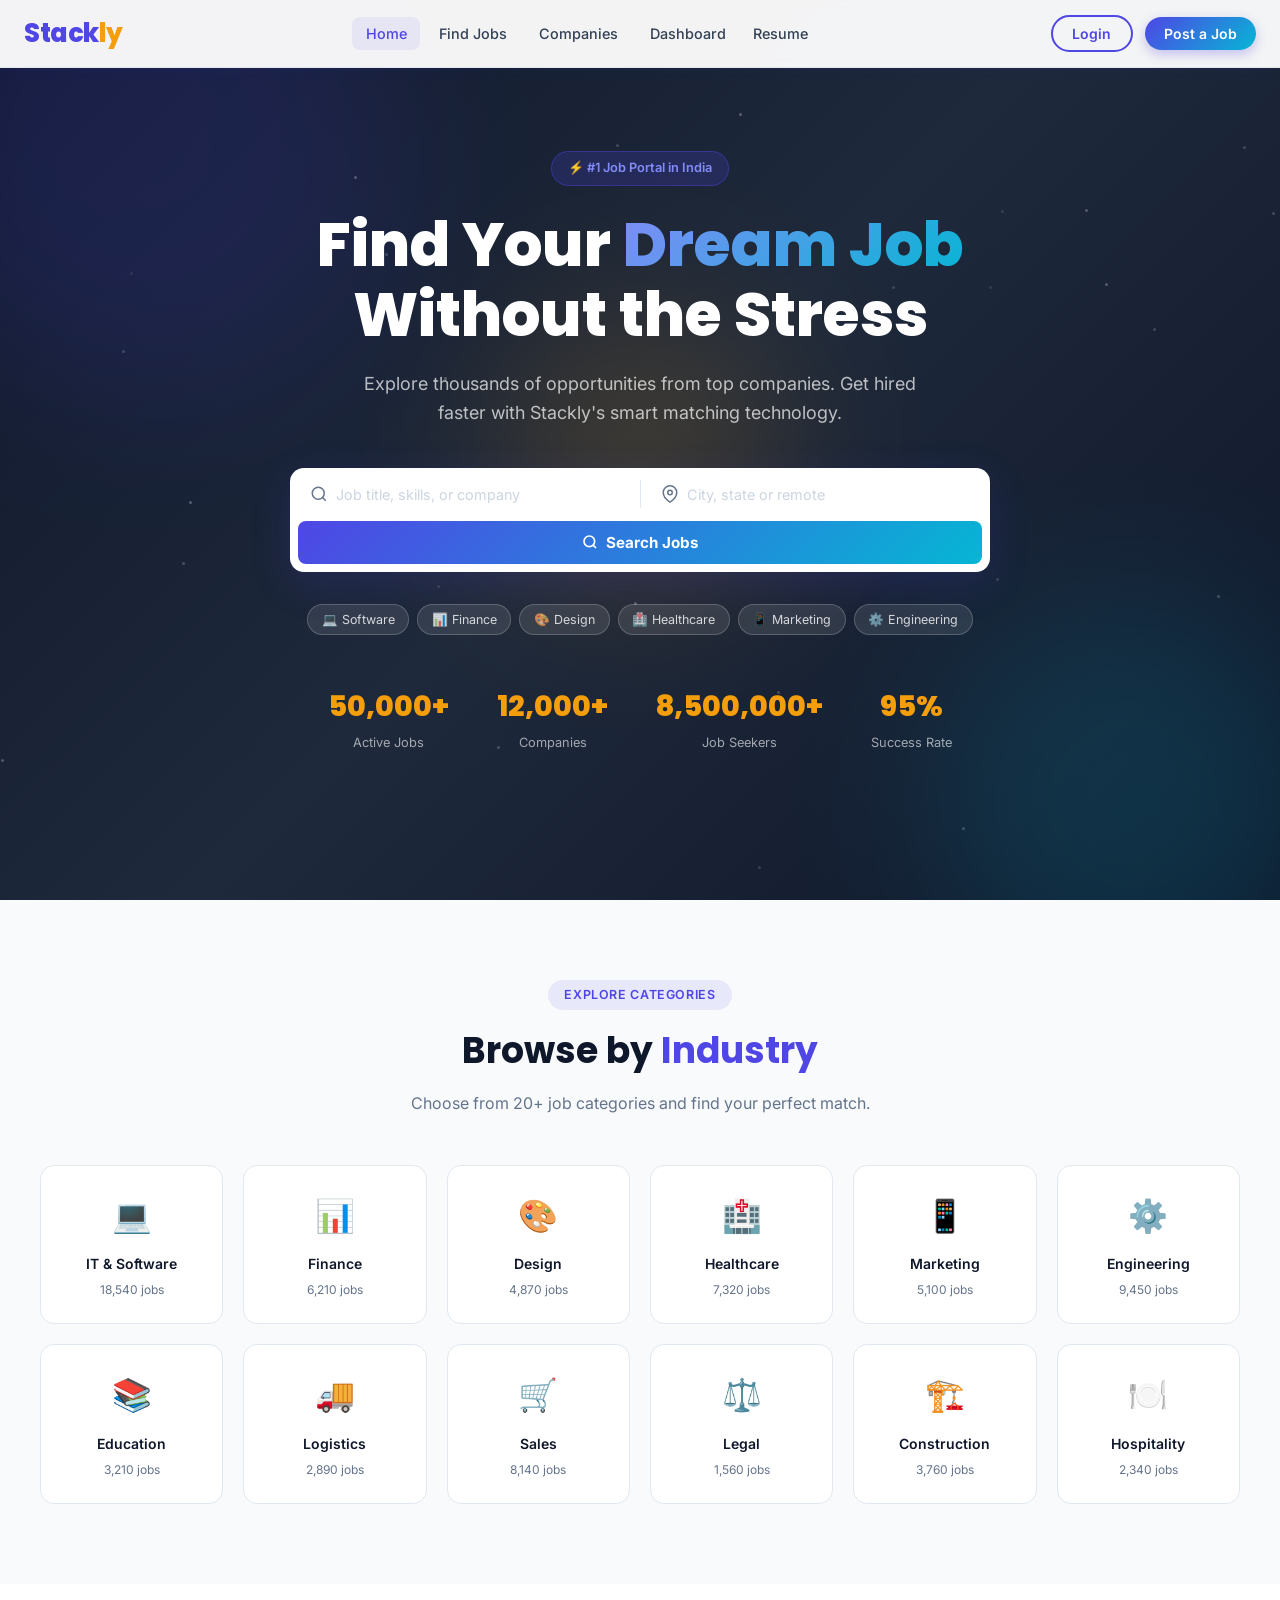
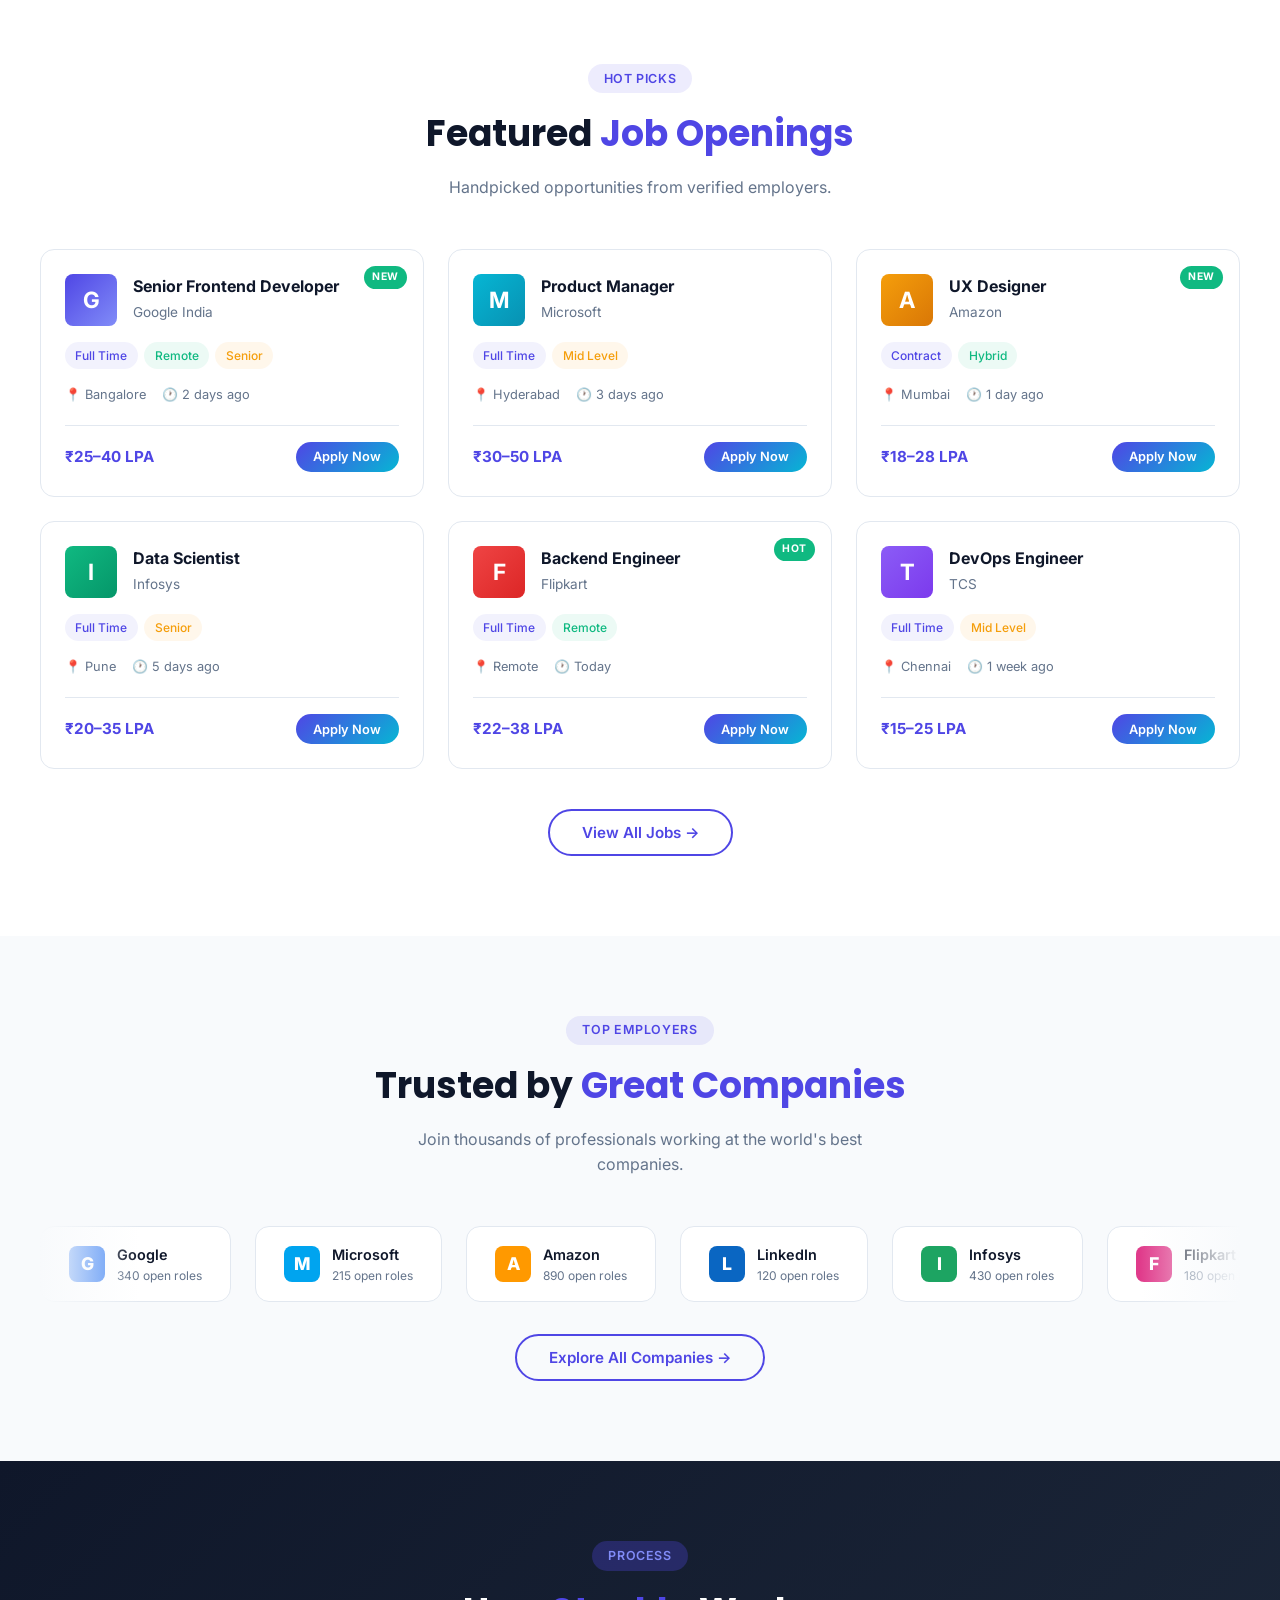
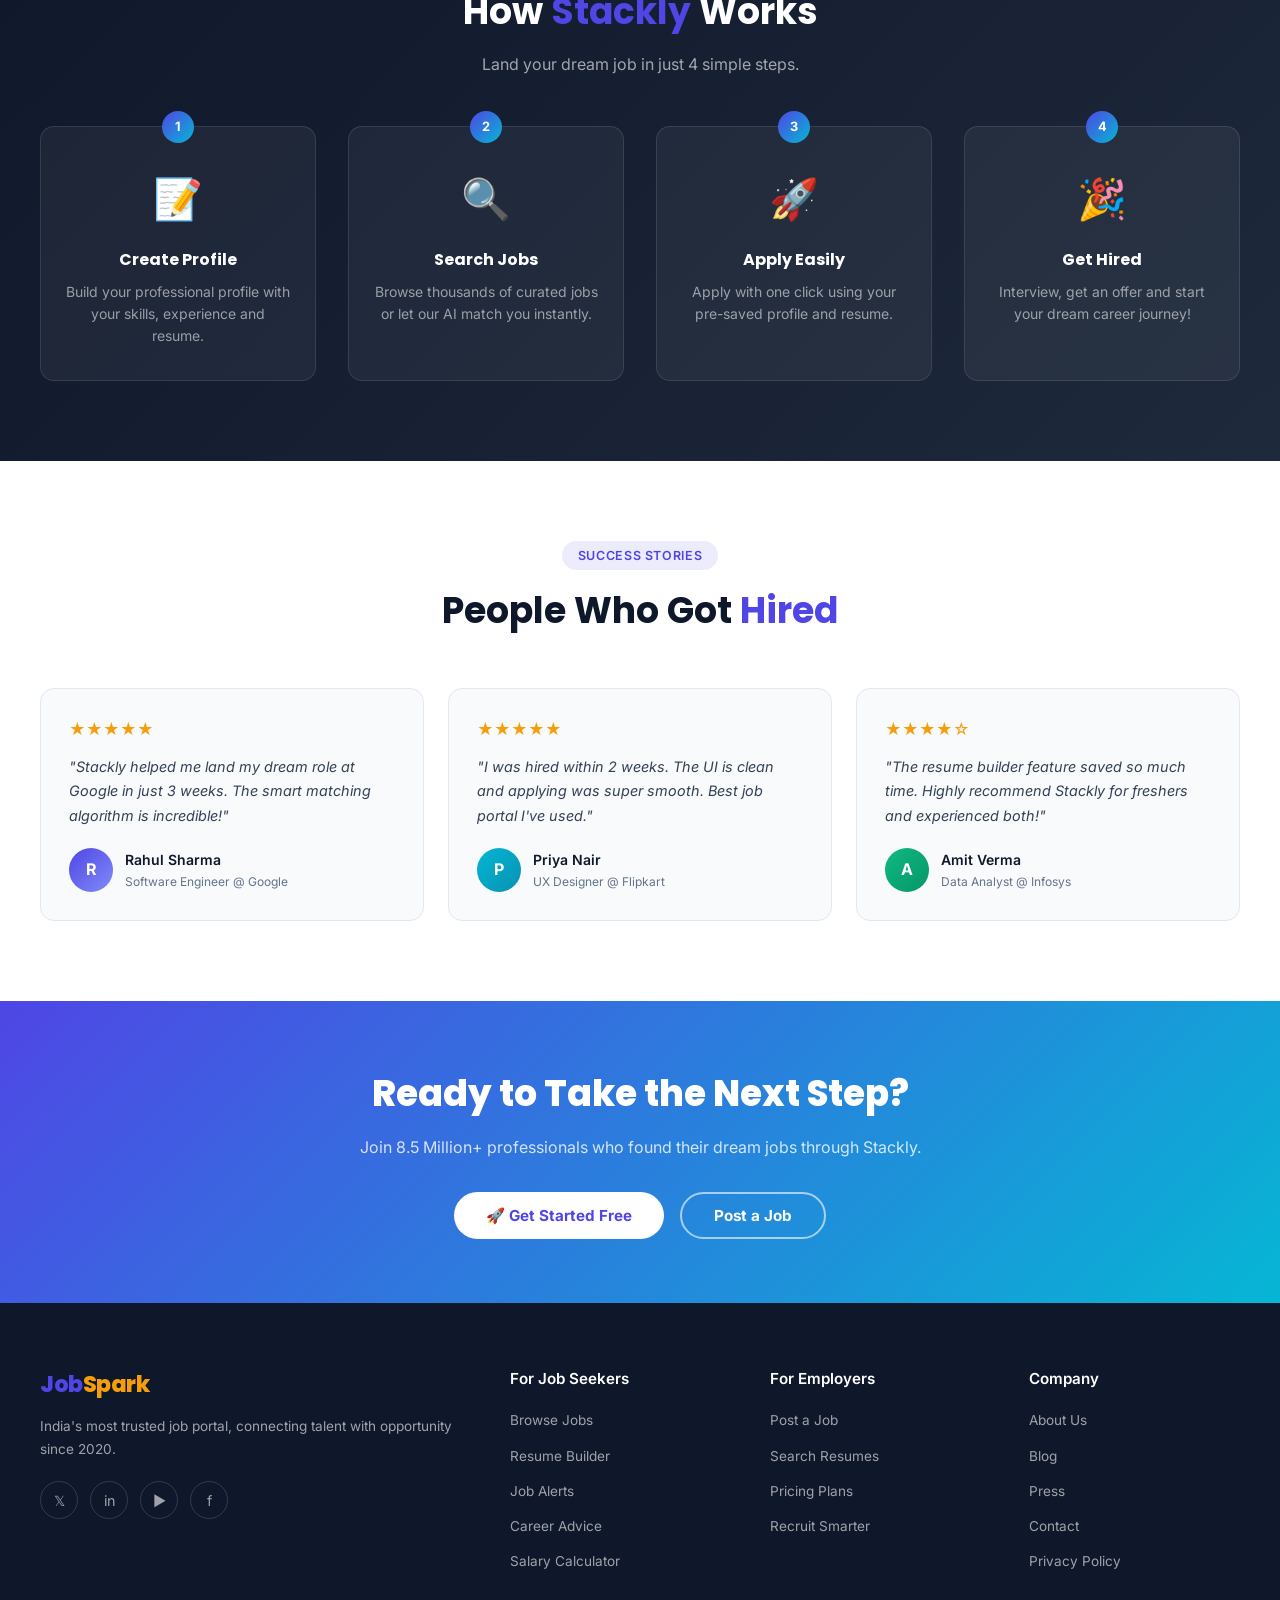
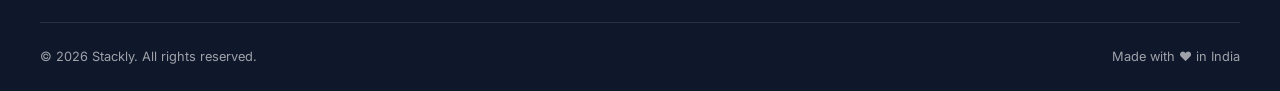
==== index.html @ 9d61e07c "Add files via upload" ====
<!DOCTYPE html>
<html lang="en">
<head>
  <meta charset="UTF-8"/>
  <meta name="viewport" content="width=device-width, initial-scale=1.0, minimum-scale=1.0"/>
  <meta name="description" content="Stackly – India's leading job portal. Find your dream job from 50,000+ listings across top companies."/>
  <title>Stackly – Find Your Dream Job</title>
  <link rel="stylesheet" href="css/style.css"/>
  <link rel="icon" href="data:image/svg+xml,<svg xmlns='http://www.w3.org/2000/svg' viewBox='0 0 100 100'><text y='.9em' font-size='90'>⚡</text></svg>"/>
</head>
<body>

<!-- Splash Screen -->
<div id="splash-screen">
  <div class="splash-logo">Stack<span>ly</span></div>
  <div class="splash-tagline">Your Career, Ignited.</div>
  <div class="splash-loader"><div class="splash-loader-bar"></div></div>
</div>

<!-- Navbar -->
<nav class="navbar">
  <a class="nav-logo" href="index.html">Stack<span>ly</span></a>
  <ul class="nav-links">
    <li><a href="index.html" class="active">Home</a></li>
    <li><a href="jobs.html">Find Jobs</a></li>
    <li><a href="companies.html">Companies</a></li>
    <li><a href="dashboard.html">Dashboard</a><a href="resume.html">Resume</a></li>
  </ul>
  <div class="nav-actions">
    <a href="login.html"><button class="btn-outline">Login</button></a>
    <a href="login.html"><button class="btn-primary">Post a Job</button></a>
  </div>
  <button class="hamburger" aria-label="Toggle menu">
    <span></span><span></span><span></span>
  </button>
</nav>

<!-- Mobile Menu -->
<div class="mobile-menu">
  <a href="index.html">Home</a>
  <a href="jobs.html">Find Jobs</a>
  <a href="companies.html">Companies</a>
  <a href="dashboard.html">Dashboard</a><a href="resume.html">Resume</a>
  <a href="login.html"><button class="btn-outline" style="width:100%;margin-top:.5rem;">Login</button></a>
  <a href="login.html"><button class="btn-primary" style="width:100%;margin-top:.5rem;">Post a Job</button></a>
</div>

<!-- Hero Section -->
<section class="hero">
  <div class="hero-bg-anim">
    <div class="hero-blob"></div>
    <div class="hero-blob"></div>
    <div class="hero-blob"></div>
    <div class="hero-particles"></div>
  </div>
  <div class="hero-content container">
    <div class="hero-badge">⚡ #1 Job Portal in India</div>
    <h1 class="hero-title">Find Your <span>Dream Job</span><br/>Without the Stress</h1>
    <p class="hero-sub">Explore thousands of opportunities from top companies. Get hired faster with Stackly's smart matching technology.</p>

    <div class="hero-search-box">
      <div class="search-field">
        <svg width="18" height="18" viewBox="0 0 24 24" fill="none" stroke="currentColor" stroke-width="2"><circle cx="11" cy="11" r="8"/><path d="m21 21-4.35-4.35"/></svg>
        <input type="text" placeholder="Job title, skills, or company" id="search-keyword"/>
      </div>
      <div class="search-divider"></div>
      <div class="search-field">
        <svg width="18" height="18" viewBox="0 0 24 24" fill="none" stroke="currentColor" stroke-width="2"><path d="M21 10c0 7-9 13-9 13s-9-6-9-13a9 9 0 0 1 18 0z"/><circle cx="12" cy="10" r="3"/></svg>
        <input type="text" placeholder="City, state or remote" id="search-location"/>
      </div>
      <button class="btn-search" onclick="window.location.href='404.html'">
        <svg width="16" height="16" viewBox="0 0 24 24" fill="none" stroke="currentColor" stroke-width="2.5"><circle cx="11" cy="11" r="8"/><path d="m21 21-4.35-4.35"/></svg>
        Search Jobs
      </button>
    </div>

    <div class="hero-tags">
      <span class="hero-tag" onclick="window.location.href='404.html'">💻 Software</span>
      <span class="hero-tag" onclick="window.location.href='404.html'">📊 Finance</span>
      <span class="hero-tag" onclick="window.location.href='404.html'">🎨 Design</span>
      <span class="hero-tag" onclick="window.location.href='404.html'">🏥 Healthcare</span>
      <span class="hero-tag" onclick="window.location.href='404.html'">📱 Marketing</span>
      <span class="hero-tag" onclick="window.location.href='404.html'">⚙️ Engineering</span>
    </div>

    <div class="hero-stats">
      <div class="stat-item">
        <div class="stat-num"><span data-count="50000" data-suffix="+">0+</span></div>
        <div class="stat-label">Active Jobs</div>
      </div>
      <div class="stat-item">
        <div class="stat-num"><span data-count="12000" data-suffix="+">0+</span></div>
        <div class="stat-label">Companies</div>
      </div>
      <div class="stat-item">
        <div class="stat-num"><span data-count="8500000" data-suffix="+">0+</span></div>
        <div class="stat-label">Job Seekers</div>
      </div>
      <div class="stat-item">
        <div class="stat-num"><span data-count="95" data-suffix="%">0%</span></div>
        <div class="stat-label">Success Rate</div>
      </div>
    </div>
  </div>
</section>

<!-- Job Categories -->
<section class="categories">
  <div class="container">
    <div class="section-header reveal">
      <div class="section-tag">Explore Categories</div>
      <h2 class="section-title">Browse by <span>Industry</span></h2>
      <p class="section-sub">Choose from 20+ job categories and find your perfect match.</p>
    </div>
    <div class="categories-grid">
      <div class="category-card reveal" onclick="window.location.href='404.html'">
        <div class="cat-icon">💻</div>
        <div class="cat-name">IT & Software</div>
        <div class="cat-count">18,540 jobs</div>
      </div>
      <div class="category-card reveal" onclick="window.location.href='404.html'">
        <div class="cat-icon">📊</div>
        <div class="cat-name">Finance</div>
        <div class="cat-count">6,210 jobs</div>
      </div>
      <div class="category-card reveal" onclick="window.location.href='404.html'">
        <div class="cat-icon">🎨</div>
        <div class="cat-name">Design</div>
        <div class="cat-count">4,870 jobs</div>
      </div>
      <div class="category-card reveal" onclick="window.location.href='404.html'">
        <div class="cat-icon">🏥</div>
        <div class="cat-name">Healthcare</div>
        <div class="cat-count">7,320 jobs</div>
      </div>
      <div class="category-card reveal" onclick="window.location.href='404.html'">
        <div class="cat-icon">📱</div>
        <div class="cat-name">Marketing</div>
        <div class="cat-count">5,100 jobs</div>
      </div>
      <div class="category-card reveal" onclick="window.location.href='404.html'">
        <div class="cat-icon">⚙️</div>
        <div class="cat-name">Engineering</div>
        <div class="cat-count">9,450 jobs</div>
      </div>
      <div class="category-card reveal" onclick="window.location.href='404.html'">
        <div class="cat-icon">📚</div>
        <div class="cat-name">Education</div>
        <div class="cat-count">3,210 jobs</div>
      </div>
      <div class="category-card reveal" onclick="window.location.href='404.html'">
        <div class="cat-icon">🚚</div>
        <div class="cat-name">Logistics</div>
        <div class="cat-count">2,890 jobs</div>
      </div>
      <div class="category-card reveal" onclick="window.location.href='404.html'">
        <div class="cat-icon">🛒</div>
        <div class="cat-name">Sales</div>
        <div class="cat-count">8,140 jobs</div>
      </div>
      <div class="category-card reveal" onclick="window.location.href='404.html'">
        <div class="cat-icon">⚖️</div>
        <div class="cat-name">Legal</div>
        <div class="cat-count">1,560 jobs</div>
      </div>
      <div class="category-card reveal" onclick="window.location.href='404.html'">
        <div class="cat-icon">🏗️</div>
        <div class="cat-name">Construction</div>
        <div class="cat-count">3,760 jobs</div>
      </div>
      <div class="category-card reveal" onclick="window.location.href='404.html'">
        <div class="cat-icon">🍽️</div>
        <div class="cat-name">Hospitality</div>
        <div class="cat-count">2,340 jobs</div>
      </div>
    </div>
  </div>
</section>

<!-- Featured Jobs -->
<section class="featured-jobs">
  <div class="container">
    <div class="section-header reveal">
      <div class="section-tag">Hot Picks</div>
      <h2 class="section-title">Featured <span>Job Openings</span></h2>
      <p class="section-sub">Handpicked opportunities from verified employers.</p>
    </div>
    <div class="jobs-grid">

      <div class="job-card reveal">
        <div class="badge-new">NEW</div>
        <div class="job-card-header">
          <div class="company-logo" style="background:linear-gradient(135deg,#4f46e5,#818cf8)">G</div>
          <div>
            <div class="job-title">Senior Frontend Developer</div>
            <div class="company-name">Google India</div>
          </div>
        </div>
        <div class="job-tags">
          <span class="job-tag">Full Time</span>
          <span class="job-tag green">Remote</span>
          <span class="job-tag orange">Senior</span>
        </div>
        <div class="job-meta">
          <span class="job-meta-item">📍 Bangalore</span>
          <span class="job-meta-item">🕐 2 days ago</span>
        </div>
        <div class="job-footer">
          <div class="job-salary">₹25–40 LPA</div>
          <button class="btn-apply" onclick="window.location.href='404.html'">Apply Now</button>
        </div>
      </div>

      <div class="job-card reveal">
        <div class="job-card-header">
          <div class="company-logo" style="background:linear-gradient(135deg,#06b6d4,#0891b2)">M</div>
          <div>
            <div class="job-title">Product Manager</div>
            <div class="company-name">Microsoft</div>
          </div>
        </div>
        <div class="job-tags">
          <span class="job-tag">Full Time</span>
          <span class="job-tag orange">Mid Level</span>
        </div>
        <div class="job-meta">
          <span class="job-meta-item">📍 Hyderabad</span>
          <span class="job-meta-item">🕐 3 days ago</span>
        </div>
        <div class="job-footer">
          <div class="job-salary">₹30–50 LPA</div>
          <button class="btn-apply" onclick="window.location.href='404.html'">Apply Now</button>
        </div>
      </div>

      <div class="job-card reveal">
        <div class="badge-new">NEW</div>
        <div class="job-card-header">
          <div class="company-logo" style="background:linear-gradient(135deg,#f59e0b,#d97706)">A</div>
          <div>
            <div class="job-title">UX Designer</div>
            <div class="company-name">Amazon</div>
          </div>
        </div>
        <div class="job-tags">
          <span class="job-tag">Contract</span>
          <span class="job-tag green">Hybrid</span>
        </div>
        <div class="job-meta">
          <span class="job-meta-item">📍 Mumbai</span>
          <span class="job-meta-item">🕐 1 day ago</span>
        </div>
        <div class="job-footer">
          <div class="job-salary">₹18–28 LPA</div>
          <button class="btn-apply" onclick="window.location.href='404.html'">Apply Now</button>
        </div>
      </div>

      <div class="job-card reveal">
        <div class="job-card-header">
          <div class="company-logo" style="background:linear-gradient(135deg,#10b981,#059669)">I</div>
          <div>
            <div class="job-title">Data Scientist</div>
            <div class="company-name">Infosys</div>
          </div>
        </div>
        <div class="job-tags">
          <span class="job-tag">Full Time</span>
          <span class="job-tag orange">Senior</span>
        </div>
        <div class="job-meta">
          <span class="job-meta-item">📍 Pune</span>
          <span class="job-meta-item">🕐 5 days ago</span>
        </div>
        <div class="job-footer">
          <div class="job-salary">₹20–35 LPA</div>
          <button class="btn-apply" onclick="window.location.href='404.html'">Apply Now</button>
        </div>
      </div>

      <div class="job-card reveal">
        <div class="badge-new">HOT</div>
        <div class="job-card-header">
          <div class="company-logo" style="background:linear-gradient(135deg,#ef4444,#dc2626)">F</div>
          <div>
            <div class="job-title">Backend Engineer</div>
            <div class="company-name">Flipkart</div>
          </div>
        </div>
        <div class="job-tags">
          <span class="job-tag">Full Time</span>
          <span class="job-tag green">Remote</span>
        </div>
        <div class="job-meta">
          <span class="job-meta-item">📍 Remote</span>
          <span class="job-meta-item">🕐 Today</span>
        </div>
        <div class="job-footer">
          <div class="job-salary">₹22–38 LPA</div>
          <button class="btn-apply" onclick="window.location.href='404.html'">Apply Now</button>
        </div>
      </div>

      <div class="job-card reveal">
        <div class="job-card-header">
          <div class="company-logo" style="background:linear-gradient(135deg,#8b5cf6,#7c3aed)">T</div>
          <div>
            <div class="job-title">DevOps Engineer</div>
            <div class="company-name">TCS</div>
          </div>
        </div>
        <div class="job-tags">
          <span class="job-tag">Full Time</span>
          <span class="job-tag orange">Mid Level</span>
        </div>
        <div class="job-meta">
          <span class="job-meta-item">📍 Chennai</span>
          <span class="job-meta-item">🕐 1 week ago</span>
        </div>
        <div class="job-footer">
          <div class="job-salary">₹15–25 LPA</div>
          <button class="btn-apply" onclick="window.location.href='404.html'">Apply Now</button>
        </div>
      </div>
    </div>
    <div class="view-all-wrap reveal">
      <a href="jobs.html"><button class="btn-ghost">View All Jobs →</button></a>
    </div>
  </div>
</section>

<!-- Top Companies -->
<section class="companies-section">
  <div class="container">
    <div class="section-header reveal">
      <div class="section-tag">Top Employers</div>
      <h2 class="section-title">Trusted by <span>Great Companies</span></h2>
      <p class="section-sub">Join thousands of professionals working at the world's best companies.</p>
    </div>
    <div class="companies-marquee">
      <div class="marquee-track">
        <div class="company-chip"><div class="company-chip-logo" style="background:#4285f4">G</div><div><div class="company-chip-name">Google</div><div class="company-chip-jobs">340 open roles</div></div></div>
        <div class="company-chip"><div class="company-chip-logo" style="background:#00a4ef">M</div><div><div class="company-chip-name">Microsoft</div><div class="company-chip-jobs">215 open roles</div></div></div>
        <div class="company-chip"><div class="company-chip-logo" style="background:#ff9900">A</div><div><div class="company-chip-name">Amazon</div><div class="company-chip-jobs">890 open roles</div></div></div>
        <div class="company-chip"><div class="company-chip-logo" style="background:#0a66c2">L</div><div><div class="company-chip-name">LinkedIn</div><div class="company-chip-jobs">120 open roles</div></div></div>
        <div class="company-chip"><div class="company-chip-logo" style="background:#1da462">I</div><div><div class="company-chip-name">Infosys</div><div class="company-chip-jobs">430 open roles</div></div></div>
        <div class="company-chip"><div class="company-chip-logo" style="background:#e03b8b">F</div><div><div class="company-chip-name">Flipkart</div><div class="company-chip-jobs">180 open roles</div></div></div>
        <div class="company-chip"><div class="company-chip-logo" style="background:#3b5bdb">T</div><div><div class="company-chip-name">TCS</div><div class="company-chip-jobs">620 open roles</div></div></div>
        <div class="company-chip"><div class="company-chip-logo" style="background:#f76707">W</div><div><div class="company-chip-name">Wipro</div><div class="company-chip-jobs">310 open roles</div></div></div>
        <div class="company-chip"><div class="company-chip-logo" style="background:#4285f4">G</div><div><div class="company-chip-name">Google</div><div class="company-chip-jobs">340 open roles</div></div></div>
        <div class="company-chip"><div class="company-chip-logo" style="background:#00a4ef">M</div><div><div class="company-chip-name">Microsoft</div><div class="company-chip-jobs">215 open roles</div></div></div>
        <div class="company-chip"><div class="company-chip-logo" style="background:#ff9900">A</div><div><div class="company-chip-name">Amazon</div><div class="company-chip-jobs">890 open roles</div></div></div>
        <div class="company-chip"><div class="company-chip-logo" style="background:#0a66c2">L</div><div><div class="company-chip-name">LinkedIn</div><div class="company-chip-jobs">120 open roles</div></div></div>
        <div class="company-chip"><div class="company-chip-logo" style="background:#1da462">I</div><div><div class="company-chip-name">Infosys</div><div class="company-chip-jobs">430 open roles</div></div></div>
        <div class="company-chip"><div class="company-chip-logo" style="background:#e03b8b">F</div><div><div class="company-chip-name">Flipkart</div><div class="company-chip-jobs">180 open roles</div></div></div>
        <div class="company-chip"><div class="company-chip-logo" style="background:#3b5bdb">T</div><div><div class="company-chip-name">TCS</div><div class="company-chip-jobs">620 open roles</div></div></div>
        <div class="company-chip"><div class="company-chip-logo" style="background:#f76707">W</div><div><div class="company-chip-name">Wipro</div><div class="company-chip-jobs">310 open roles</div></div></div>
      </div>
    </div>
    <div class="view-all-wrap reveal" style="margin-top:2rem">
      <a href="companies.html"><button class="btn-ghost">Explore All Companies →</button></a>
    </div>
  </div>
</section>

<!-- How It Works -->
<section class="how-it-works">
  <div class="container">
    <div class="section-header reveal">
      <div class="section-tag">Process</div>
      <h2 class="section-title">How <span>Stackly</span> Works</h2>
      <p class="section-sub">Land your dream job in just 4 simple steps.</p>
    </div>
    <div class="steps-grid">
      <div class="step-card reveal">
        <div class="step-num">1</div>
        <div class="step-icon">📝</div>
        <div class="step-title">Create Profile</div>
        <div class="step-desc">Build your professional profile with your skills, experience and resume.</div>
      </div>
      <div class="step-card reveal">
        <div class="step-num">2</div>
        <div class="step-icon">🔍</div>
        <div class="step-title">Search Jobs</div>
        <div class="step-desc">Browse thousands of curated jobs or let our AI match you instantly.</div>
      </div>
      <div class="step-card reveal">
        <div class="step-num">3</div>
        <div class="step-icon">🚀</div>
        <div class="step-title">Apply Easily</div>
        <div class="step-desc">Apply with one click using your pre-saved profile and resume.</div>
      </div>
      <div class="step-card reveal">
        <div class="step-num">4</div>
        <div class="step-icon">🎉</div>
        <div class="step-title">Get Hired</div>
        <div class="step-desc">Interview, get an offer and start your dream career journey!</div>
      </div>
    </div>
  </div>
</section>

<!-- Testimonials -->
<section class="testimonials">
  <div class="container">
    <div class="section-header reveal">
      <div class="section-tag">Success Stories</div>
      <h2 class="section-title">People Who Got <span>Hired</span></h2>
    </div>
    <div class="testimonials-grid">
      <div class="testimonial-card reveal">
        <div class="stars">★★★★★</div>
        <p class="testimonial-text">"Stackly helped me land my dream role at Google in just 3 weeks. The smart matching algorithm is incredible!"</p>
        <div class="testimonial-author">
          <div class="author-avatar" style="background:linear-gradient(135deg,#4f46e5,#818cf8)">R</div>
          <div><div class="author-name">Rahul Sharma</div><div class="author-role">Software Engineer @ Google</div></div>
        </div>
      </div>
      <div class="testimonial-card reveal">
        <div class="stars">★★★★★</div>
        <p class="testimonial-text">"I was hired within 2 weeks. The UI is clean and applying was super smooth. Best job portal I've used."</p>
        <div class="testimonial-author">
          <div class="author-avatar" style="background:linear-gradient(135deg,#06b6d4,#0891b2)">P</div>
          <div><div class="author-name">Priya Nair</div><div class="author-role">UX Designer @ Flipkart</div></div>
        </div>
      </div>
      <div class="testimonial-card reveal">
        <div class="stars">★★★★☆</div>
        <p class="testimonial-text">"The resume builder feature saved so much time. Highly recommend Stackly for freshers and experienced both!"</p>
        <div class="testimonial-author">
          <div class="author-avatar" style="background:linear-gradient(135deg,#10b981,#059669)">A</div>
          <div><div class="author-name">Amit Verma</div><div class="author-role">Data Analyst @ Infosys</div></div>
        </div>
      </div>
    </div>
  </div>
</section>

<!-- CTA Banner -->
<section class="cta-banner">
  <div class="container">
    <h2>Ready to Take the Next Step?</h2>
    <p>Join 8.5 Million+ professionals who found their dream jobs through Stackly.</p>
    <div class="cta-actions">
      <button class="btn-white" onclick="window.location.href='404.html'">🚀 Get Started Free</button>
      <button class="btn-white-outline" onclick="window.location.href='404.html'">Post a Job</button>
    </div>
  </div>
</section>

<!-- Footer -->
<footer>
  <div class="footer-grid">
    <div class="footer-brand">
      <div class="nav-logo">Job<span>Spark</span></div>
      <p>India's most trusted job portal, connecting talent with opportunity since 2020.</p>
      <div class="social-icons">
        <div class="social-icon" onclick="window.location.href='404.html'">𝕏</div>
        <div class="social-icon" onclick="window.location.href='404.html'">in</div>
        <div class="social-icon" onclick="window.location.href='404.html'">▶</div>
        <div class="social-icon" onclick="window.location.href='404.html'">f</div>
      </div>
    </div>
    <div class="footer-col">
      <h4>For Job Seekers</h4>
      <ul>
        <li><a href="404.html">Browse Jobs</a></li>
        <li><a href="404.html">Resume Builder</a></li>
        <li><a href="404.html">Job Alerts</a></li>
        <li><a href="404.html">Career Advice</a></li>
        <li><a href="404.html">Salary Calculator</a></li>
      </ul>
    </div>
    <div class="footer-col">
      <h4>For Employers</h4>
      <ul>
        <li><a href="404.html">Post a Job</a></li>
        <li><a href="404.html">Search Resumes</a></li>
        <li><a href="404.html">Pricing Plans</a></li>
        <li><a href="404.html">Recruit Smarter</a></li>
      </ul>
    </div>
    <div class="footer-col">
      <h4>Company</h4>
      <ul>
        <li><a href="404.html">About Us</a></li>
        <li><a href="404.html">Blog</a></li>
        <li><a href="404.html">Press</a></li>
        <li><a href="404.html">Contact</a></li>
        <li><a href="404.html">Privacy Policy</a></li>
      </ul>
    </div>
  </div>
  <div class="footer-bottom">
    <span>© 2026 Stackly. All rights reserved.</span>
    <span>Made with ❤️ in India</span>
  </div>
</footer>

<button id="scroll-top" aria-label="Scroll to top">↑</button>

<script src="js/main.js"></script>
</body>
</html>
---- css/style.css ----
/* ===== Google Fonts ===== */
@import url('https://fonts.googleapis.com/css2?family=Inter:wght@300;400;500;600;700;800&family=Poppins:wght@400;500;600;700;800&display=swap');

/* ===== CSS Variables ===== */
:root {
  --primary: #4f46e5;
  --primary-dark: #3730a3;
  --primary-light: #818cf8;
  --secondary: #06b6d4;
  --accent: #f59e0b;
  --success: #10b981;
  --danger: #ef4444;
  --dark: #0f172a;
  --dark2: #1e293b;
  --dark3: #334155;
  --gray: #64748b;
  --light-gray: #cbd5e1;
  --bg: #f8fafc;
  --white: #ffffff;
  --card-bg: #ffffff;
  --border: #e2e8f0;
  --shadow: 0 4px 24px rgba(79, 70, 229, 0.08);
  --shadow-lg: 0 12px 40px rgba(79, 70, 229, 0.16);
  --radius: 14px;
  --radius-sm: 8px;
  --transition: all 0.3s cubic-bezier(0.4, 0, 0.2, 1);
  --font-main: 'Inter', sans-serif;
  --font-head: 'Poppins', sans-serif;
}

/* ===== Reset ===== */
*,
*::before,
*::after {
  box-sizing: border-box;
  margin: 0;
  padding: 0;
}

html {
  scroll-behavior: smooth;
  font-size: 16px;
}

body {
  font-family: var(--font-main);
  background: var(--bg);
  color: var(--dark);
  line-height: 1.6;
  overflow-x: hidden;
}

a {
  text-decoration: none;
  color: inherit;
}

ul {
  list-style: none;
}

img {
  max-width: 100%;
  display: block;
}

button,
input,
select,
textarea {
  font-family: inherit;
}

/* ===== Splash Screen ===== */
#splash-screen {
  position: fixed;
  inset: 0;
  background: linear-gradient(135deg, #4f46e5 0%, #06b6d4 100%);
  display: flex;
  flex-direction: column;
  align-items: center;
  justify-content: center;
  z-index: 9999;
  transition: opacity 0.6s ease, transform 0.6s ease;
}

#splash-screen.hide {
  opacity: 0;
  pointer-events: none;
  transform: scale(1.05);
}

.splash-logo {
  font-family: var(--font-head);
  font-size: 3rem;
  font-weight: 800;
  color: #fff;
  letter-spacing: -1px;
  animation: splashPop 0.8s cubic-bezier(0.34, 1.56, 0.64, 1) forwards;
}

.splash-logo span {
  color: var(--accent);
}

.splash-tagline {
  color: rgba(255, 255, 255, 0.8);
  font-size: 1rem;
  margin-top: 0.5rem;
  animation: fadeInUp 1s 0.4s both;
}

.splash-loader {
  margin-top: 2rem;
  width: 50px;
  height: 4px;
  background: rgba(255, 255, 255, 0.3);
  border-radius: 99px;
  overflow: hidden;
}

.splash-loader-bar {
  height: 100%;
  width: 0%;
  background: #fff;
  border-radius: 99px;
  animation: loadBar 1.5s ease forwards;
}

/* ===== Navbar ===== */
.navbar {
  position: fixed;
  top: 0;
  left: 0;
  right: 0;
  z-index: 1000;
  background: rgba(255, 255, 255, 0.95);
  backdrop-filter: blur(12px);
  border-bottom: 1px solid var(--border);
  padding: 0 1.5rem;
  height: 68px;
  display: flex;
  align-items: center;
  justify-content: space-between;
  transition: var(--transition);
  box-shadow: 0 2px 12px rgba(79, 70, 229, 0.06);
}

.navbar.scrolled {
  box-shadow: 0 4px 20px rgba(79, 70, 229, 0.12);
}

.nav-logo {
  font-family: var(--font-head);
  font-size: 1.6rem;
  font-weight: 800;
  color: var(--primary);
  letter-spacing: -0.5px;
}

.nav-logo span {
  color: var(--accent);
}

.nav-links {
  display: flex;
  align-items: center;
  gap: 0.3rem;
}

.nav-links a {
  padding: 0.5rem 0.85rem;
  border-radius: var(--radius-sm);
  font-size: 0.9rem;
  font-weight: 500;
  color: var(--dark3);
  transition: var(--transition);
}

.nav-links a:hover,
.nav-links a.active {
  background: rgba(79, 70, 229, 0.08);
  color: var(--primary);
}

.nav-actions {
  display: flex;
  align-items: center;
  gap: 0.75rem;
}

.btn-outline {
  padding: 0.5rem 1.2rem;
  border-radius: 99px;
  border: 2px solid var(--primary);
  color: var(--primary);
  font-weight: 600;
  font-size: 0.875rem;
  background: transparent;
  cursor: pointer;
  transition: var(--transition);
}

.btn-outline:hover {
  background: var(--primary);
  color: #fff;
}

.btn-primary {
  padding: 0.5rem 1.2rem;
  border-radius: 99px;
  border: none;
  background: linear-gradient(135deg, var(--primary), var(--secondary));
  color: #fff;
  font-weight: 600;
  font-size: 0.875rem;
  cursor: pointer;
  transition: var(--transition);
  box-shadow: 0 4px 12px rgba(79, 70, 229, 0.3);
}

.btn-primary:hover {
  transform: translateY(-2px);
  box-shadow: 0 8px 20px rgba(79, 70, 229, 0.4);
}

.hamburger {
  display: none;
  flex-direction: column;
  gap: 5px;
  cursor: pointer;
  padding: 6px;
  background: none;
  border: none;
}

.hamburger span {
  display: block;
  width: 24px;
  height: 2.5px;
  background: var(--dark);
  border-radius: 99px;
  transition: var(--transition);
}

.hamburger.open span:nth-child(1) {
  transform: translateY(7.5px) rotate(45deg);
}

.hamburger.open span:nth-child(2) {
  opacity: 0;
  transform: scaleX(0);
}

.hamburger.open span:nth-child(3) {
  transform: translateY(-7.5px) rotate(-45deg);
}

.mobile-menu {
  display: none;
  position: fixed;
  top: 68px;
  left: 0;
  right: 0;
  background: #fff;
  border-bottom: 1px solid var(--border);
  padding: 1rem 1.5rem;
  flex-direction: column;
  gap: 0.5rem;
  z-index: 999;
  box-shadow: 0 8px 24px rgba(0, 0, 0, 0.08);
  animation: slideDown 0.3s ease;
}

.mobile-menu.open {
  display: flex;
}

.mobile-menu a {
  padding: 0.75rem 1rem;
  border-radius: var(--radius-sm);
  font-weight: 500;
  color: var(--dark3);
  transition: var(--transition);
}

.mobile-menu a:hover {
  background: rgba(79, 70, 229, 0.08);
  color: var(--primary);
}

.mobile-menu .btn-primary,
.mobile-menu .btn-outline {
  text-align: center;
  display: block;
  border-radius: var(--radius-sm);
}

/* ===== Hero Section ===== */
.hero {
  min-height: 100vh;
  background: linear-gradient(135deg, #0f172a 0%, #1e293b 50%, #0f172a 100%);
  position: relative;
  display: flex;
  align-items: center;
  overflow: hidden;
  padding-top: 68px;
}

.hero-bg-anim {
  position: absolute;
  inset: 0;
  overflow: hidden;
}

.hero-blob {
  position: absolute;
  border-radius: 50%;
  filter: blur(80px);
  opacity: 0.15;
  animation: blobMove 8s ease-in-out infinite alternate;
}

.hero-blob:nth-child(1) {
  width: 500px;
  height: 500px;
  background: var(--primary);
  top: -100px;
  left: -100px;
}

.hero-blob:nth-child(2) {
  width: 400px;
  height: 400px;
  background: var(--secondary);
  bottom: -100px;
  right: -50px;
  animation-delay: -4s;
}

.hero-blob:nth-child(3) {
  width: 300px;
  height: 300px;
  background: var(--accent);
  top: 50%;
  left: 50%;
  transform: translate(-50%, -50%);
  animation-delay: -2s;
}

.hero-particles {
  position: absolute;
  inset: 0;
}

.particle {
  position: absolute;
  width: 3px;
  height: 3px;
  border-radius: 50%;
  background: rgba(255, 255, 255, 0.4);
  animation: float 6s ease-in-out infinite;
}

.hero-content {
  position: relative;
  z-index: 2;
  max-width: 1200px;
  margin: 0 auto;
  padding: 4rem 1.5rem 3rem;
  text-align: center;
}

.hero-badge {
  display: inline-flex;
  align-items: center;
  gap: 0.5rem;
  background: rgba(79, 70, 229, 0.2);
  border: 1px solid rgba(79, 70, 229, 0.4);
  color: var(--primary-light);
  padding: 0.4rem 1rem;
  border-radius: 99px;
  font-size: 0.8rem;
  font-weight: 600;
  margin-bottom: 1.5rem;
  animation: fadeInUp 0.8s 0.2s both;
}

.hero-title {
  font-family: var(--font-head);
  font-size: clamp(2rem, 5vw, 3.8rem);
  font-weight: 800;
  color: #fff;
  line-height: 1.15;
  margin-bottom: 1.25rem;
  animation: fadeInUp 0.8s 0.3s both;
}

.hero-title span {
  background: linear-gradient(135deg, var(--primary-light), var(--secondary));
  -webkit-background-clip: text;
  -webkit-text-fill-color: transparent;
  background-clip: text;
}

.hero-sub {
  color: rgba(255, 255, 255, 0.7);
  font-size: clamp(0.95rem, 2vw, 1.125rem);
  max-width: 560px;
  margin: 0 auto 2.5rem;
  animation: fadeInUp 0.8s 0.4s both;
}

.hero-search-box {
  background: #fff;
  border-radius: var(--radius);
  padding: 0.5rem;
  display: flex;
  align-items: center;
  gap: 0.5rem;
  max-width: 700px;
  margin: 0 auto 2rem;
  box-shadow: var(--shadow-lg);
  animation: fadeInUp 0.8s 0.5s both;
  flex-wrap: wrap;
}

.search-field {
  flex: 1;
  min-width: 140px;
  display: flex;
  align-items: center;
  gap: 0.5rem;
  padding: 0.6rem 0.75rem;
}

.search-field svg {
  color: var(--gray);
  flex-shrink: 0;
}

.search-field input {
  border: none;
  outline: none;
  width: 100%;
  font-size: 0.9rem;
  color: var(--dark);
  background: transparent;
}

.search-field input::placeholder {
  color: var(--light-gray);
}

.search-divider {
  width: 1px;
  height: 28px;
  background: var(--border);
  flex-shrink: 0;
}

.btn-search {
  padding: 0.75rem 1.75rem;
  background: linear-gradient(135deg, var(--primary), var(--secondary));
  color: #fff;
  border: none;
  border-radius: var(--radius-sm);
  font-weight: 700;
  font-size: 0.95rem;
  cursor: pointer;
  transition: var(--transition);
  white-space: nowrap;
  display: flex;
  align-items: center;
  gap: 0.5rem;
  width: 100%;
  justify-content: center;
}

.btn-search:hover {
  transform: translateY(-1px);
  box-shadow: 0 6px 20px rgba(79, 70, 229, 0.4);
}

.hero-tags {
  display: flex;
  flex-wrap: wrap;
  gap: 0.5rem;
  justify-content: center;
  animation: fadeInUp 0.8s 0.6s both;
}

.hero-tag {
  background: rgba(255, 255, 255, 0.1);
  border: 1px solid rgba(255, 255, 255, 0.2);
  color: rgba(255, 255, 255, 0.8);
  padding: 0.3rem 0.85rem;
  border-radius: 99px;
  font-size: 0.78rem;
  cursor: pointer;
  transition: var(--transition);
}

.hero-tag:hover {
  background: rgba(255, 255, 255, 0.2);
  color: #fff;
}

.hero-stats {
  display: flex;
  justify-content: center;
  gap: 3rem;
  margin-top: 3rem;
  animation: fadeInUp 0.8s 0.7s both;
  flex-wrap: wrap;
}

.stat-item {
  text-align: center;
}

.stat-num {
  font-family: var(--font-head);
  font-size: 1.8rem;
  font-weight: 800;
  color: #fff;
}

.stat-num span {
  color: var(--accent);
}

.stat-label {
  color: rgba(255, 255, 255, 0.6);
  font-size: 0.8rem;
  margin-top: 0.2rem;
}

/* ===== Section Styles ===== */
section {
  padding: 5rem 1.5rem;
}

.section-header {
  text-align: center;
  margin-bottom: 3rem;
}

.section-tag {
  display: inline-block;
  background: rgba(79, 70, 229, 0.1);
  color: var(--primary);
  padding: 0.3rem 1rem;
  border-radius: 99px;
  font-size: 0.78rem;
  font-weight: 600;
  letter-spacing: 0.05em;
  text-transform: uppercase;
  margin-bottom: 0.75rem;
}

.section-title {
  font-family: var(--font-head);
  font-size: clamp(1.5rem, 3vw, 2.25rem);
  font-weight: 700;
  color: var(--dark);
  margin-bottom: 0.75rem;
}

.section-title span {
  color: var(--primary);
}

.section-sub {
  color: var(--gray);
  font-size: 1rem;
  max-width: 500px;
  margin: 0 auto;
}

.container {
  max-width: 1200px;
  margin: 0 auto;
}

/* ===== Categories ===== */
.categories {
  background: var(--bg);
}

.categories-grid {
  display: grid;
  grid-template-columns: repeat(auto-fill, minmax(160px, 1fr));
  gap: 1.25rem;
}

.category-card {
  background: var(--white);
  border: 1px solid var(--border);
  border-radius: var(--radius);
  padding: 1.5rem 1rem;
  text-align: center;
  cursor: pointer;
  transition: var(--transition);
  position: relative;
  overflow: hidden;
}

.category-card::before {
  content: '';
  position: absolute;
  inset: 0;
  background: linear-gradient(135deg, var(--primary), var(--secondary));
  opacity: 0;
  transition: var(--transition);
}

.category-card:hover::before {
  opacity: 1;
}

.category-card:hover {
  transform: translateY(-4px);
  box-shadow: var(--shadow-lg);
  border-color: transparent;
}

.category-card:hover .cat-icon,
.category-card:hover .cat-name,
.category-card:hover .cat-count {
  color: #fff;
}

.cat-icon {
  font-size: 2rem;
  margin-bottom: 0.75rem;
  position: relative;
  z-index: 1;
  transition: var(--transition);
}

.cat-name {
  font-weight: 600;
  font-size: 0.875rem;
  color: var(--dark);
  position: relative;
  z-index: 1;
  transition: var(--transition);
}

.cat-count {
  color: var(--gray);
  font-size: 0.75rem;
  margin-top: 0.3rem;
  position: relative;
  z-index: 1;
  transition: var(--transition);
}

/* ===== Featured Jobs ===== */
.featured-jobs {
  background: #fff;
}

.jobs-grid {
  display: grid;
  grid-template-columns: repeat(auto-fill, minmax(320px, 1fr));
  gap: 1.5rem;
}

.job-card {
  background: var(--white);
  border: 1px solid var(--border);
  border-radius: var(--radius);
  padding: 1.5rem;
  transition: var(--transition);
  cursor: pointer;
  position: relative;
  overflow: hidden;
}

.job-card::after {
  content: '';
  position: absolute;
  top: 0;
  left: 0;
  width: 4px;
  height: 100%;
  background: linear-gradient(135deg, var(--primary), var(--secondary));
  transform: scaleY(0);
  transition: var(--transition);
  transform-origin: top;
}

.job-card:hover {
  box-shadow: var(--shadow-lg);
  transform: translateY(-4px);
  border-color: var(--primary-light);
}

.job-card:hover::after {
  transform: scaleY(1);
}

.job-card-header {
  display: flex;
  align-items: flex-start;
  gap: 1rem;
  margin-bottom: 1rem;
}

.company-logo {
  width: 52px;
  height: 52px;
  border-radius: var(--radius-sm);
  display: flex;
  align-items: center;
  justify-content: center;
  font-size: 1.4rem;
  flex-shrink: 0;
  font-weight: 700;
  color: #fff;
}

.job-title {
  font-weight: 700;
  font-size: 1rem;
  color: var(--dark);
  margin-bottom: 0.2rem;
}

.company-name {
  color: var(--gray);
  font-size: 0.85rem;
}

.job-tags {
  display: flex;
  flex-wrap: wrap;
  gap: 0.4rem;
  margin-bottom: 1rem;
}

.job-tag {
  background: rgba(79, 70, 229, 0.07);
  color: var(--primary);
  padding: 0.25rem 0.65rem;
  border-radius: 99px;
  font-size: 0.75rem;
  font-weight: 500;
}

.job-tag.green {
  background: rgba(16, 185, 129, 0.08);
  color: var(--success);
}

.job-tag.orange {
  background: rgba(245, 158, 11, 0.08);
  color: var(--accent);
}

.job-meta {
  display: flex;
  gap: 1rem;
  flex-wrap: wrap;
}

.job-meta-item {
  display: flex;
  align-items: center;
  gap: 0.3rem;
  color: var(--gray);
  font-size: 0.8rem;
}

.job-footer {
  display: flex;
  align-items: center;
  justify-content: space-between;
  margin-top: 1.25rem;
  padding-top: 1rem;
  border-top: 1px solid var(--border);
}

.job-salary {
  font-weight: 700;
  color: var(--primary);
  font-size: 0.95rem;
}

.btn-apply {
  padding: 0.45rem 1.1rem;
  background: linear-gradient(135deg, var(--primary), var(--secondary));
  color: #fff;
  border: none;
  border-radius: 99px;
  font-size: 0.8rem;
  font-weight: 600;
  cursor: pointer;
  transition: var(--transition);
}

.btn-apply:hover {
  transform: scale(1.05);
  box-shadow: 0 4px 12px rgba(79, 70, 229, 0.35);
}

.badge-new {
  position: absolute;
  top: 1rem;
  right: 1rem;
  background: var(--success);
  color: #fff;
  font-size: 0.65rem;
  font-weight: 700;
  padding: 0.2rem 0.5rem;
  border-radius: 99px;
  text-transform: uppercase;
  letter-spacing: 0.05em;
}

.view-all-wrap {
  text-align: center;
  margin-top: 2.5rem;
}

.btn-ghost {
  display: inline-flex;
  align-items: center;
  gap: 0.5rem;
  padding: 0.75rem 2rem;
  border-radius: 99px;
  border: 2px solid var(--primary);
  color: var(--primary);
  font-weight: 600;
  font-size: 0.95rem;
  background: transparent;
  cursor: pointer;
  transition: var(--transition);
}

.btn-ghost:hover {
  background: var(--primary);
  color: #fff;
  transform: translateY(-2px);
}

/* ===== Companies ===== */
.companies-section {
  background: var(--bg);
}

.companies-marquee {
  overflow: hidden;
  position: relative;
  margin-top: 2rem;
}

.companies-marquee::before,
.companies-marquee::after {
  content: '';
  position: absolute;
  top: 0;
  bottom: 0;
  width: 100px;
  z-index: 2;
}

.companies-marquee::before {
  left: 0;
  background: linear-gradient(to right, var(--bg), transparent);
}

.companies-marquee::after {
  right: 0;
  background: linear-gradient(to left, var(--bg), transparent);
}

.marquee-track {
  display: flex;
  gap: 1.5rem;
  animation: marquee 25s linear infinite;
  width: max-content;
}

.marquee-track:hover {
  animation-play-state: paused;
}

.company-chip {
  background: var(--white);
  border: 1px solid var(--border);
  border-radius: var(--radius);
  padding: 1rem 1.75rem;
  display: flex;
  align-items: center;
  gap: 0.75rem;
  white-space: nowrap;
  transition: var(--transition);
  cursor: pointer;
  flex-shrink: 0;
}

.company-chip:hover {
  box-shadow: var(--shadow);
  transform: translateY(-2px);
  border-color: var(--primary-light);
}

.company-chip-logo {
  width: 36px;
  height: 36px;
  border-radius: 8px;
  display: flex;
  align-items: center;
  justify-content: center;
  font-size: 1.1rem;
  font-weight: 800;
  color: #fff;
  flex-shrink: 0;
}

.company-chip-name {
  font-weight: 600;
  font-size: 0.9rem;
  color: var(--dark);
}

.company-chip-jobs {
  font-size: 0.75rem;
  color: var(--gray);
}

/* ===== How it Works ===== */
.how-it-works {
  background: linear-gradient(135deg, #0f172a, #1e293b);
}

.how-it-works .section-tag {
  background: rgba(79, 70, 229, 0.3);
  color: var(--primary-light);
}

.how-it-works .section-title {
  color: #fff;
}

.how-it-works .section-sub {
  color: rgba(255, 255, 255, 0.6);
}

.steps-grid {
  display: grid;
  grid-template-columns: repeat(auto-fit, minmax(220px, 1fr));
  gap: 2rem;
}

.step-card {
  text-align: center;
  padding: 2rem 1.5rem;
  border-radius: var(--radius);
  background: rgba(255, 255, 255, 0.05);
  border: 1px solid rgba(255, 255, 255, 0.1);
  position: relative;
  transition: var(--transition);
}

.step-card:hover {
  background: rgba(255, 255, 255, 0.08);
  transform: translateY(-4px);
}

.step-num {
  position: absolute;
  top: -16px;
  left: 50%;
  transform: translateX(-50%);
  width: 32px;
  height: 32px;
  background: linear-gradient(135deg, var(--primary), var(--secondary));
  border-radius: 50%;
  display: flex;
  align-items: center;
  justify-content: center;
  font-weight: 700;
  font-size: 0.8rem;
  color: #fff;
}

.step-icon {
  font-size: 2.5rem;
  margin-bottom: 1rem;
  margin-top: 0.5rem;
}

.step-title {
  font-family: var(--font-head);
  font-weight: 700;
  color: #fff;
  margin-bottom: 0.5rem;
}

.step-desc {
  color: rgba(255, 255, 255, 0.55);
  font-size: 0.875rem;
}

/* ===== Testimonials ===== */
.testimonials {
  background: #fff;
}

.testimonials-grid {
  display: grid;
  grid-template-columns: repeat(auto-fill, minmax(300px, 1fr));
  gap: 1.5rem;
}

.testimonial-card {
  background: var(--bg);
  border: 1px solid var(--border);
  border-radius: var(--radius);
  padding: 1.75rem;
  transition: var(--transition);
}

.testimonial-card:hover {
  box-shadow: var(--shadow);
  transform: translateY(-3px);
}

.stars {
  color: var(--accent);
  font-size: 1rem;
  margin-bottom: 0.75rem;
}

.testimonial-text {
  color: var(--dark3);
  font-size: 0.9rem;
  line-height: 1.7;
  margin-bottom: 1.25rem;
  font-style: italic;
}

.testimonial-author {
  display: flex;
  align-items: center;
  gap: 0.75rem;
}

.author-avatar {
  width: 44px;
  height: 44px;
  border-radius: 50%;
  display: flex;
  align-items: center;
  justify-content: center;
  font-weight: 700;
  color: #fff;
  font-size: 1rem;
}

.author-name {
  font-weight: 600;
  font-size: 0.875rem;
  color: var(--dark);
}

.author-role {
  font-size: 0.75rem;
  color: var(--gray);
}

/* ===== CTA Banner ===== */
.cta-banner {
  background: linear-gradient(135deg, var(--primary) 0%, var(--secondary) 100%);
  padding: 4rem 1.5rem;
  text-align: center;
}

.cta-banner h2 {
  font-family: var(--font-head);
  font-size: clamp(1.5rem, 3vw, 2.25rem);
  color: #fff;
  font-weight: 800;
  margin-bottom: 0.75rem;
}

.cta-banner p {
  color: rgba(255, 255, 255, 0.8);
  margin-bottom: 2rem;
  font-size: 1rem;
}

.cta-actions {
  display: flex;
  gap: 1rem;
  justify-content: center;
  flex-wrap: wrap;
}

.btn-white {
  padding: 0.75rem 2rem;
  background: #fff;
  color: var(--primary);
  border: none;
  border-radius: 99px;
  font-weight: 700;
  cursor: pointer;
  font-size: 0.95rem;
  transition: var(--transition);
}

.btn-white:hover {
  transform: translateY(-2px);
  box-shadow: 0 8px 20px rgba(0, 0, 0, 0.15);
}

.btn-white-outline {
  padding: 0.75rem 2rem;
  background: transparent;
  color: #fff;
  border: 2px solid rgba(255, 255, 255, 0.6);
  border-radius: 99px;
  font-weight: 700;
  cursor: pointer;
  font-size: 0.95rem;
  transition: var(--transition);
}

.btn-white-outline:hover {
  background: rgba(255, 255, 255, 0.1);
  border-color: #fff;
}

/* ===== Footer ===== */
footer {
  background: var(--dark);
  padding: 4rem 1.5rem 1.5rem;
  color: rgba(255, 255, 255, 0.6);
}

.footer-grid {
  display: grid;
  grid-template-columns: 2fr repeat(3, 1fr);
  gap: 3rem;
  max-width: 1200px;
  margin: 0 auto;
  padding-bottom: 3rem;
  border-bottom: 1px solid rgba(255, 255, 255, 0.1);
}

.footer-brand .nav-logo {
  font-size: 1.4rem;
  margin-bottom: 0.75rem;
}

.footer-brand p {
  font-size: 0.85rem;
  line-height: 1.7;
  margin-bottom: 1.25rem;
}

.social-icons {
  display: flex;
  gap: 0.75rem;
}

.social-icon {
  width: 38px;
  height: 38px;
  border: 1px solid rgba(255, 255, 255, 0.15);
  border-radius: 50%;
  display: flex;
  align-items: center;
  justify-content: center;
  font-size: 0.9rem;
  transition: var(--transition);
  cursor: pointer;
}

.social-icon:hover {
  background: var(--primary);
  border-color: var(--primary);
  color: #fff;
}

.footer-col h4 {
  color: #fff;
  font-weight: 600;
  font-size: 0.95rem;
  margin-bottom: 1rem;
}

.footer-col ul {
  display: flex;
  flex-direction: column;
  gap: 0.6rem;
}

.footer-col ul li a {
  font-size: 0.85rem;
  transition: var(--transition);
}

.footer-col ul li a:hover {
  color: var(--primary-light);
}

.footer-bottom {
  max-width: 1200px;
  margin: 1.5rem auto 0;
  display: flex;
  align-items: center;
  justify-content: space-between;
  font-size: 0.8rem;
  flex-wrap: wrap;
  gap: 0.5rem;
}

.footer-bottom a {
  color: var(--primary-light);
}

/* ===== Page Header ===== */
.page-header {
  background: linear-gradient(135deg, #0f172a, #1e293b);
  padding: 7rem 1.5rem 4rem;
  text-align: center;
}

.page-header h1 {
  font-family: var(--font-head);
  font-size: clamp(1.75rem, 4vw, 2.75rem);
  font-weight: 800;
  color: #fff;
  margin-bottom: 0.75rem;
}

.page-header p {
  color: rgba(255, 255, 255, 0.65);
  font-size: 1rem;
  max-width: 500px;
  margin: 0 auto;
}

/* ===== Jobs Page ===== */
.jobs-layout {
  display: grid;
  grid-template-columns: 280px 1fr;
  gap: 2rem;
  max-width: 1200px;
  margin: 0 auto;
  padding: 3rem 1.5rem;
}

.filter-sidebar {
  background: var(--white);
  border: 1px solid var(--border);
  border-radius: var(--radius);
  padding: 1.5rem;
  height: fit-content;
  position: sticky;
  top: 88px;
}

.filter-title {
  font-weight: 700;
  font-size: 1rem;
  margin-bottom: 1.25rem;
  color: var(--dark);
  display: flex;
  justify-content: space-between;
}

.filter-group {
  margin-bottom: 1.5rem;
}

.filter-group h4 {
  font-size: 0.85rem;
  font-weight: 600;
  color: var(--dark3);
  margin-bottom: 0.75rem;
}

.filter-group label {
  display: flex;
  align-items: center;
  gap: 0.5rem;
  font-size: 0.85rem;
  color: var(--gray);
  padding: 0.3rem 0;
  cursor: pointer;
  transition: var(--transition);
}

.filter-group label:hover {
  color: var(--primary);
}

.filter-group input[type="checkbox"] {
  accent-color: var(--primary);
  width: 15px;
  height: 15px;
}

.filter-group .range-slider {
  width: 100%;
  accent-color: var(--primary);
}

.jobs-main {
  display: flex;
  flex-direction: column;
  gap: 1rem;
}

.jobs-toolbar {
  background: var(--white);
  border: 1px solid var(--border);
  border-radius: var(--radius);
  padding: 1rem 1.25rem;
  display: flex;
  align-items: center;
  justify-content: space-between;
  gap: 1rem;
  flex-wrap: wrap;
}

.jobs-count {
  font-size: 0.9rem;
  color: var(--gray);
}

.jobs-count strong {
  color: var(--dark);
}

.job-list-card {
  background: var(--white);
  border: 1px solid var(--border);
  border-radius: var(--radius);
  padding: 1.25rem 1.5rem;
  transition: var(--transition);
  display: flex;
  gap: 1rem;
  align-items: flex-start;
  position: relative;
}

.job-list-card:hover {
  box-shadow: var(--shadow);
  transform: translateX(4px);
  border-color: var(--primary-light);
}

.job-list-info {
  flex: 1;
}

.job-list-title {
  font-weight: 700;
  font-size: 1rem;
  color: var(--dark);
  margin-bottom: 0.3rem;
}

.job-list-company {
  color: var(--primary);
  font-size: 0.85rem;
  font-weight: 600;
  margin-bottom: 0.5rem;
}

.job-list-meta {
  display: flex;
  flex-wrap: wrap;
  gap: 0.75rem;
  margin-bottom: 0.75rem;
}

.meta-pill {
  display: flex;
  align-items: center;
  gap: 0.3rem;
  background: var(--bg);
  border-radius: 99px;
  padding: 0.25rem 0.65rem;
  font-size: 0.78rem;
  color: var(--gray);
}

.job-list-desc {
  font-size: 0.85rem;
  color: var(--gray);
  line-height: 1.6;
}

.job-list-actions {
  display: flex;
  flex-direction: column;
  align-items: flex-end;
  gap: 0.75rem;
  flex-shrink: 0;
}

.job-save-btn {
  background: none;
  border: 1px solid var(--border);
  border-radius: var(--radius-sm);
  padding: 0.4rem 0.65rem;
  cursor: pointer;
  font-size: 1rem;
  transition: var(--transition);
}

.job-save-btn:hover {
  border-color: var(--accent);
  color: var(--accent);
  background: rgba(245, 158, 11, 0.05);
}

.tag-remote {
  background: rgba(16, 185, 129, 0.08);
  color: var(--success);
  padding: 0.2rem 0.6rem;
  border-radius: 99px;
  font-size: 0.72rem;
  font-weight: 600;
}

.tag-urgent {
  background: rgba(239, 68, 68, 0.08);
  color: var(--danger);
  padding: 0.2rem 0.6rem;
  border-radius: 99px;
  font-size: 0.72rem;
  font-weight: 600;
}

/* ===== Job Detail ===== */
.job-detail-layout {
  display: grid;
  grid-template-columns: 1fr 340px;
  gap: 2rem;
  max-width: 1200px;
  margin: 0 auto;
  padding: 3rem 1.5rem;
  align-items: start;
}

.job-detail-main,
.job-detail-sidebar {
  display: flex;
  flex-direction: column;
  gap: 1.5rem;
}

.detail-card {
  background: var(--white);
  border: 1px solid var(--border);
  border-radius: var(--radius);
  padding: 2rem;
}

.detail-card h2 {
  font-family: var(--font-head);
  font-weight: 700;
  color: var(--dark);
  margin-bottom: 0.5rem;
  font-size: 1.5rem;
}

.detail-company-row {
  display: flex;
  align-items: center;
  gap: 1rem;
  margin-bottom: 1.25rem;
  flex-wrap: wrap;
}

.detail-meta-grid {
  display: grid;
  grid-template-columns: repeat(auto-fit, minmax(140px, 1fr));
  gap: 1rem;
  margin-top: 1.25rem;
}

.detail-meta-item {
  background: var(--bg);
  border-radius: var(--radius-sm);
  padding: 0.875rem;
}

.detail-meta-item .label {
  font-size: 0.72rem;
  color: var(--gray);
  text-transform: uppercase;
  letter-spacing: 0.05em;
  margin-bottom: 0.3rem;
}

.detail-meta-item .value {
  font-weight: 700;
  color: var(--dark);
  font-size: 0.95rem;
}

.section-sub-title {
  font-weight: 700;
  color: var(--dark);
  font-size: 1rem;
  margin-top: 1.5rem;
  margin-bottom: 0.75rem;
}

.skills-list {
  display: flex;
  flex-wrap: wrap;
  gap: 0.5rem;
}

.skill-badge {
  background: rgba(79, 70, 229, 0.08);
  color: var(--primary);
  padding: 0.35rem 0.85rem;
  border-radius: 99px;
  font-size: 0.8rem;
  font-weight: 500;
  border: 1px solid rgba(79, 70, 229, 0.15);
}

ul.bullet-list {
  padding-left: 1.25rem;
}

ul.bullet-list li {
  color: var(--dark3);
  font-size: 0.9rem;
  margin-bottom: 0.5rem;
  line-height: 1.6;
}

/* ===== Companies Page ===== */
.companies-grid-page {
  display: grid;
  grid-template-columns: repeat(auto-fill, minmax(280px, 1fr));
  gap: 1.5rem;
  max-width: 1200px;
  margin: 0 auto;
  padding: 3rem 1.5rem;
}

.company-card-page {
  background: var(--white);
  border: 1px solid var(--border);
  border-radius: var(--radius);
  padding: 2rem 1.5rem;
  text-align: center;
  transition: var(--transition);
  cursor: pointer;
}

.company-card-page:hover {
  box-shadow: var(--shadow-lg);
  transform: translateY(-4px);
  border-color: var(--primary-light);
}

.company-big-logo {
  width: 72px;
  height: 72px;
  border-radius: var(--radius);
  display: flex;
  align-items: center;
  justify-content: center;
  font-size: 2rem;
  font-weight: 800;
  color: #fff;
  margin: 0 auto 1rem;
}

.company-page-name {
  font-family: var(--font-head);
  font-weight: 700;
  font-size: 1.1rem;
  margin-bottom: 0.3rem;
}

.company-page-industry {
  color: var(--gray);
  font-size: 0.85rem;
  margin-bottom: 1rem;
}

.company-page-stats {
  display: flex;
  justify-content: center;
  gap: 2rem;
  margin-bottom: 1.25rem;
}

.company-stat {
  text-align: center;
}

.company-stat .num {
  font-weight: 700;
  color: var(--dark);
  font-size: 1rem;
}

.company-stat .lbl {
  color: var(--gray);
  font-size: 0.72rem;
}

/* ===== Login Page ===== */
.login-wrapper {
  min-height: 100vh;
  background: linear-gradient(135deg, #0f172a, #1e293b);
  display: flex;
  align-items: center;
  justify-content: center;
  padding: 6rem 1.5rem 2rem;
}

.auth-card {
  background: #fff;
  border-radius: 20px;
  padding: 2.5rem;
  width: 100%;
  max-width: 440px;
  box-shadow: 0 24px 64px rgba(0, 0, 0, 0.3);
  animation: fadeInUp 0.6s ease;
}

.auth-tabs {
  display: flex;
  gap: 0;
  margin-bottom: 2rem;
  border-radius: 99px;
  background: var(--bg);
  padding: 4px;
}

.auth-tab {
  flex: 1;
  padding: 0.6rem;
  border: none;
  background: transparent;
  border-radius: 99px;
  font-weight: 600;
  font-size: 0.875rem;
  cursor: pointer;
  transition: var(--transition);
  color: var(--gray);
}

.auth-tab.active {
  background: #fff;
  color: var(--primary);
  box-shadow: 0 2px 8px rgba(0, 0, 0, 0.08);
}

.auth-form {
  display: flex;
  flex-direction: column;
  gap: 1rem;
}

.form-group {
  display: flex;
  flex-direction: column;
  gap: 0.4rem;
}

.form-group label {
  font-size: 0.85rem;
  font-weight: 600;
  color: var(--dark3);
}

.form-group input,
.form-group select {
  padding: 0.75rem 1rem;
  border: 1.5px solid var(--border);
  border-radius: var(--radius-sm);
  font-size: 0.9rem;
  transition: var(--transition);
  outline: none;
  color: var(--dark);
  width: 100%;
  /* Fix overlapping inputs */
}

.form-group input:focus,
.form-group select:focus {
  border-color: var(--primary);
  box-shadow: 0 0 0 3px rgba(79, 70, 229, 0.1);
}

.form-row {
  display: grid;
  grid-template-columns: 1fr 1fr;
  gap: 1rem;
  width: 100%;
}

.form-divider {
  display: flex;
  align-items: center;
  gap: 1rem;
  color: var(--gray);
  font-size: 0.8rem;
}

.form-divider::before,
.form-divider::after {
  content: '';
  flex: 1;
  height: 1px;
  background: var(--border);
}

.btn-full {
  padding: 0.85rem;
  width: 100%;
  border: none;
  border-radius: var(--radius-sm);
  background: linear-gradient(135deg, var(--primary), var(--secondary));
  color: #fff;
  font-size: 1rem;
  font-weight: 700;
  cursor: pointer;
  transition: var(--transition);
}

.btn-full:hover {
  transform: translateY(-2px);
  box-shadow: 0 8px 20px rgba(79, 70, 229, 0.35);
}

/* ===== Resume Page ===== */
.resume-layout {
  display: grid;
  grid-template-columns: 1fr 1fr;
  gap: 2rem;
  max-width: 1100px;
  margin: 0 auto;
  padding: 3rem 1.5rem;
}

.resume-card {
  background: var(--white);
  border: 1px solid var(--border);
  border-radius: var(--radius);
  padding: 2rem;
}

.resume-card h2 {
  font-family: var(--font-head);
  font-weight: 700;
  font-size: 1.2rem;
  margin-bottom: 1.25rem;
  color: var(--dark);
}

.upload-zone {
  border: 2px dashed var(--border);
  border-radius: var(--radius);
  padding: 3rem;
  text-align: center;
  transition: var(--transition);
  cursor: pointer;
}

.upload-zone:hover {
  border-color: var(--primary);
  background: rgba(79, 70, 229, 0.03);
}

.upload-icon {
  font-size: 3rem;
  margin-bottom: 1rem;
}

.upload-zone p {
  color: var(--gray);
  font-size: 0.9rem;
}

.upload-zone p strong {
  color: var(--primary);
}

/* ===== 404 Page ===== */
.error-page {
  min-height: 100vh;
  background: linear-gradient(135deg, #0f172a 0%, #1e293b 100%);
  display: flex;
  align-items: center;
  justify-content: center;
  text-align: center;
  padding: 2rem;
}

.error-content {
  max-width: 500px;
}

.error-number {
  font-family: var(--font-head);
  font-size: clamp(5rem, 20vw, 10rem);
  font-weight: 900;
  background: linear-gradient(135deg, var(--primary-light), var(--secondary));
  -webkit-background-clip: text;
  -webkit-text-fill-color: transparent;
  background-clip: text;
  line-height: 1;
  animation: pulse 2s ease-in-out infinite;
}

.error-title {
  color: #fff;
  font-family: var(--font-head);
  font-size: 1.5rem;
  font-weight: 700;
  margin: 1rem 0 0.5rem;
}

.error-sub {
  color: rgba(255, 255, 255, 0.6);
  margin-bottom: 2rem;
}

.error-actions {
  display: flex;
  gap: 1rem;
  justify-content: center;
  flex-wrap: wrap;
}

/* ===== Scroll to Top ===== */
#scroll-top {
  position: fixed;
  bottom: 2rem;
  right: 2rem;
  width: 44px;
  height: 44px;
  background: linear-gradient(135deg, var(--primary), var(--secondary));
  border: none;
  border-radius: 50%;
  color: #fff;
  font-size: 1.1rem;
  cursor: pointer;
  display: flex;
  align-items: center;
  justify-content: center;
  box-shadow: 0 4px 12px rgba(79, 70, 229, 0.4);
  opacity: 0;
  transform: translateY(20px);
  transition: var(--transition);
  z-index: 900;
}

#scroll-top.visible {
  opacity: 1;
  transform: translateY(0);
}

#scroll-top:hover {
  transform: translateY(-3px) scale(1.05);
}

/* ===== Animations ===== */
@keyframes fadeInUp {
  from {
    opacity: 0;
    transform: translateY(24px);
  }

  to {
    opacity: 1;
    transform: translateY(0);
  }
}

@keyframes splashPop {
  from {
    opacity: 0;
    transform: scale(0.6);
  }

  to {
    opacity: 1;
    transform: scale(1);
  }
}

@keyframes loadBar {
  to {
    width: 100%;
  }
}

@keyframes slideDown {
  from {
    opacity: 0;
    transform: translateY(-10px);
  }

  to {
    opacity: 1;
    transform: translateY(0);
  }
}

@keyframes marquee {
  from {
    transform: translateX(0);
  }

  to {
    transform: translateX(-50%);
  }
}

@keyframes blobMove {
  from {
    transform: scale(1) translate(0, 0);
  }

  to {
    transform: scale(1.15) translate(30px, 20px);
  }
}

@keyframes float {

  0%,
  100% {
    transform: translateY(0) opacity(0.4);
  }

  50% {
    transform: translateY(-20px);
    opacity: 0.8;
  }
}

@keyframes pulse {

  0%,
  100% {
    opacity: 1;
  }

  50% {
    opacity: 0.7;
  }
}

.reveal {
  opacity: 0;
  transform: translateY(30px);
  transition: opacity 0.6s ease, transform 0.6s ease;
}

.reveal.visible {
  opacity: 1;
  transform: none;
}

/* ===== Dashboard Specific Styles ===== */
.dashboard-layout {
  display: flex;
  min-height: 100vh;
  background: var(--bg);
  padding-top: 68px;
  /* Offset for navbar */
}

.dashboard-sidebar {
  width: 250px;
  background: #fff;
  border-right: 1px solid var(--border);
  padding: 1.5rem 0;
  display: flex;
  flex-direction: column;
  position: fixed;
  top: 68px;
  bottom: 0;
  left: 0;
  overflow-y: auto;
  z-index: 900;
  transition: transform 0.3s ease;
}

.dash-nav-link {
  display: flex;
  align-items: center;
  gap: 0.75rem;
  padding: 0.875rem 1.5rem;
  color: var(--gray);
  font-weight: 500;
  font-size: 0.95rem;
  transition: var(--transition);
  border-left: 3px solid transparent;
}

.dash-nav-link:hover {
  color: var(--primary);
  background: rgba(79, 70, 229, 0.05);
}

.dash-nav-link.active {
  color: var(--primary);
  background: rgba(79, 70, 229, 0.08);
  border-left-color: var(--primary);
}

.dashboard-main {
  flex: 1;
  margin-left: 250px;
  padding: 2rem;
  transition: margin-left 0.3s ease;
}

.dash-header {
  display: flex;
  justify-content: space-between;
  align-items: center;
  margin-bottom: 2rem;
  flex-wrap: wrap;
  gap: 1rem;
}

.dash-title {
  font-family: var(--font-head);
  font-weight: 700;
  color: var(--dark);
  font-size: 1.5rem;
}

.dash-stats-grid {
  display: grid;
  grid-template-columns: repeat(auto-fit, minmax(200px, 1fr));
  gap: 1.5rem;
  margin-bottom: 2rem;
}

.dash-stat-card {
  background: #fff;
  border: 1px solid var(--border);
  border-radius: var(--radius);
  padding: 1.5rem;
  display: flex;
  align-items: center;
  gap: 1rem;
}

.dash-stat-icon {
  width: 48px;
  height: 48px;
  border-radius: 12px;
  display: flex;
  align-items: center;
  justify-content: center;
  font-size: 1.5rem;
  background: rgba(79, 70, 229, 0.1);
  color: var(--primary);
}

.dash-stat-card.green .dash-stat-icon {
  background: rgba(16, 185, 129, 0.1);
  color: var(--success);
}

.dash-stat-card.orange .dash-stat-icon {
  background: rgba(245, 158, 11, 0.1);
  color: var(--accent);
}

.dash-stat-info h3 {
  font-size: 1.5rem;
  font-weight: 700;
  color: var(--dark);
  margin: 0;
}

.dash-stat-info p {
  color: var(--gray);
  font-size: 0.85rem;
  margin: 0;
}

.dash-sections-grid {
  display: grid;
  grid-template-columns: 2fr 1fr;
  gap: 1.5rem;
}

.dash-card {
  background: #fff;
  border: 1px solid var(--border);
  border-radius: var(--radius);
  padding: 1.5rem;
}

.dash-card-header {
  display: flex;
  justify-content: space-between;
  align-items: center;
  margin-bottom: 1.5rem;
}

.dash-card-title {
  font-weight: 700;
  font-size: 1.1rem;
  color: var(--dark);
}

.recent-activity-list {
  display: flex;
  flex-direction: column;
  gap: 1rem;
}

.activity-item {
  display: flex;
  align-items: flex-start;
  gap: 1rem;
  padding-bottom: 1rem;
  border-bottom: 1px solid var(--border);
}

.activity-item:last-child {
  border-bottom: none;
  padding-bottom: 0;
}

.activity-icon {
  width: 36px;
  height: 36px;
  border-radius: 50%;
  background: var(--bg);
  display: flex;
  align-items: center;
  justify-content: center;
  font-size: 1rem;
  flex-shrink: 0;
}

.activity-text strong {
  color: var(--dark);
}

.activity-text {
  color: var(--dark3);
  font-size: 0.9rem;
  margin-bottom: 0.2rem;
}

.activity-time {
  font-size: 0.75rem;
  color: var(--gray);
}

/* Sidebar Toggle Button for Mobile Dashboard */
#sidebar-toggle-btn {
  display: none;
  background: var(--primary);
  color: #fff;
  border: none;
  border-radius: var(--radius-sm);
  padding: 0.5rem 1rem;
  font-weight: 600;
  cursor: pointer;
}

/* ===== Responsive ===== */
@media (max-width: 1024px) {
  .footer-grid {
    grid-template-columns: 1fr 1fr;
  }

  .jobs-layout {
    grid-template-columns: 1fr;
  }

  .job-detail-layout {
    grid-template-columns: 1fr;
  }

  .resume-layout {
    grid-template-columns: 1fr;
  }

  .dash-sections-grid {
    grid-template-columns: 1fr;
  }
}

@media (max-width: 768px) {

  .nav-links,
  .nav-actions {
    display: none;
  }

  .hamburger {
    display: flex;
  }

  .hero-stats {
    gap: 1.5rem;
  }

  .categories-grid {
    grid-template-columns: repeat(auto-fill, minmax(130px, 1fr));
  }

  .jobs-grid {
    grid-template-columns: 1fr;
  }

  .footer-grid {
    grid-template-columns: 1fr;
    gap: 2rem;
  }

  .filter-sidebar {
    position: static;
  }

  .job-list-card {
    flex-direction: column;
  }

  .job-list-actions {
    flex-direction: row;
    align-items: center;
  }

  section {
    padding: 3.5rem 1rem;
  }

  /* Dashboard Mobile Adjustments */
  .dashboard-main {
    margin-left: 0;
    padding: 1.5rem 1rem;
    width: 100%;
    overflow-x: hidden;
  }

  .dash-header {
    margin-bottom: 1.5rem;
  }

  .dashboard-sidebar {
    transform: translateX(-100%);
    width: 260px;
    box-shadow: 2px 0 12px rgba(0, 0, 0, 0.1);
  }

  .dashboard-sidebar.show {
    transform: translateX(0);
  }

  #sidebar-toggle-btn {
    display: inline-flex;
  }
}

@media (max-width: 480px) {
  .hero-search-box {
    flex-direction: column;
  }

  .search-divider {
    display: none;
  }

  .btn-search {
    width: 100%;
  }

  .hero-stats {
    gap: 1rem;
  }

  .stat-num {
    font-size: 1.4rem;
  }

  .categories-grid {
    grid-template-columns: repeat(2, 1fr);
  }

  .form-row {
    grid-template-columns: 1fr;
  }

  .auth-card {
    padding: 1.75rem 1.25rem;
  }

  .cta-actions {
    flex-direction: column;
    align-items: center;
  }

  /* Form Inputs Fix */
  .form-group input,
  .form-group select {
    width: 100%;
  }
}

@media (max-width: 320px) {
  .navbar {
    padding: 0 0.5rem;
  }

  .nav-logo {
    font-size: 1.2rem;
  }

  .hero-content {
    padding: 3rem 1rem 2rem;
  }

  .hero-title {
    font-size: 1.6rem;
  }

  .categories-grid {
    grid-template-columns: 1fr 1fr;
    gap: 0.75rem;
  }

  .testimonials-grid {
    grid-template-columns: 1fr;
  }

  .companies-grid-page {
    grid-template-columns: 1fr;
    padding: 1.5rem 1rem;
  }

  section {
    padding: 2.5rem 0.5rem;
  }

  /* Dashboard Extreme Mobile */
  .dash-stat-card {
    flex-direction: column;
    text-align: center;
  }

  .dashboard-main {
    padding: 1rem 0.5rem;
  }

  .dash-title {
    font-size: 1.25rem;
  }

  .dash-stats-grid {
    grid-template-columns: 1fr;
    gap: 1rem;
  }

  .dash-card {
    padding: 1.25rem 0.75rem;
  }

  .dash-card-title {
    font-size: 1rem;
  }
}
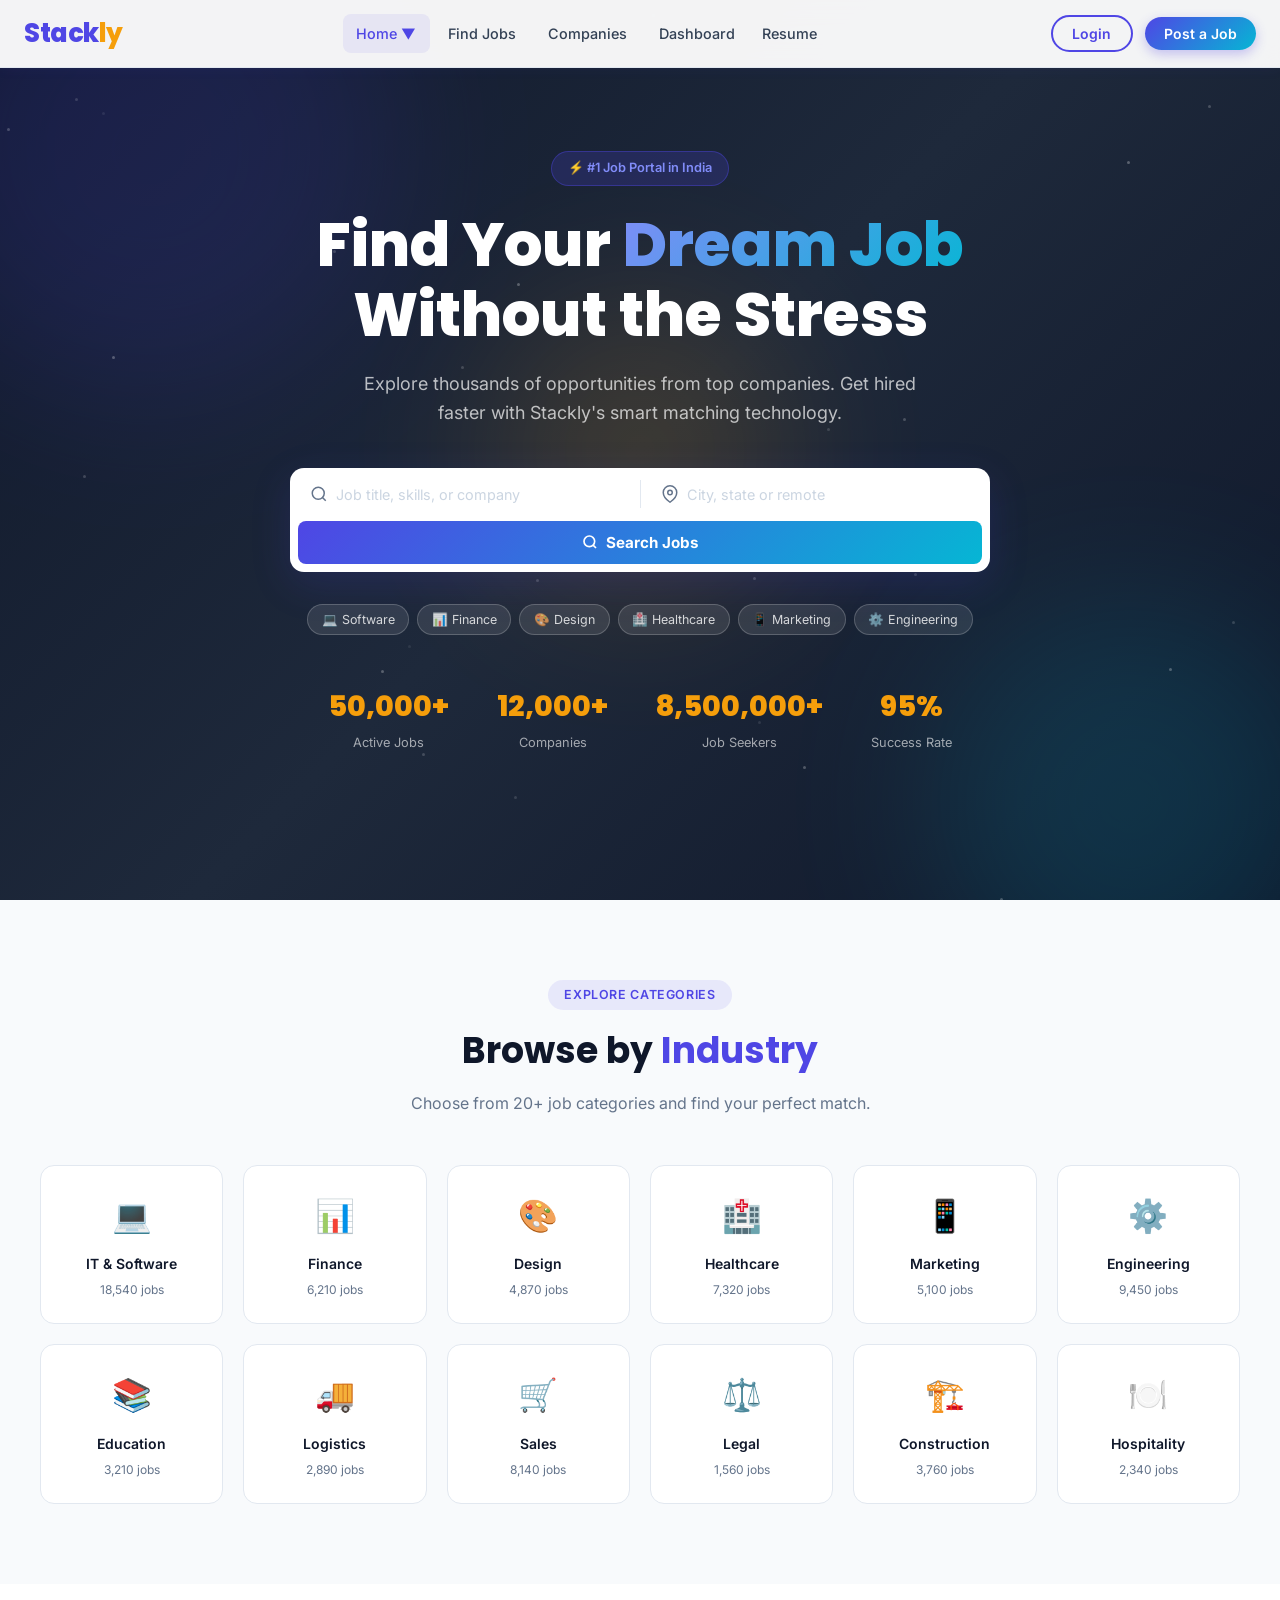
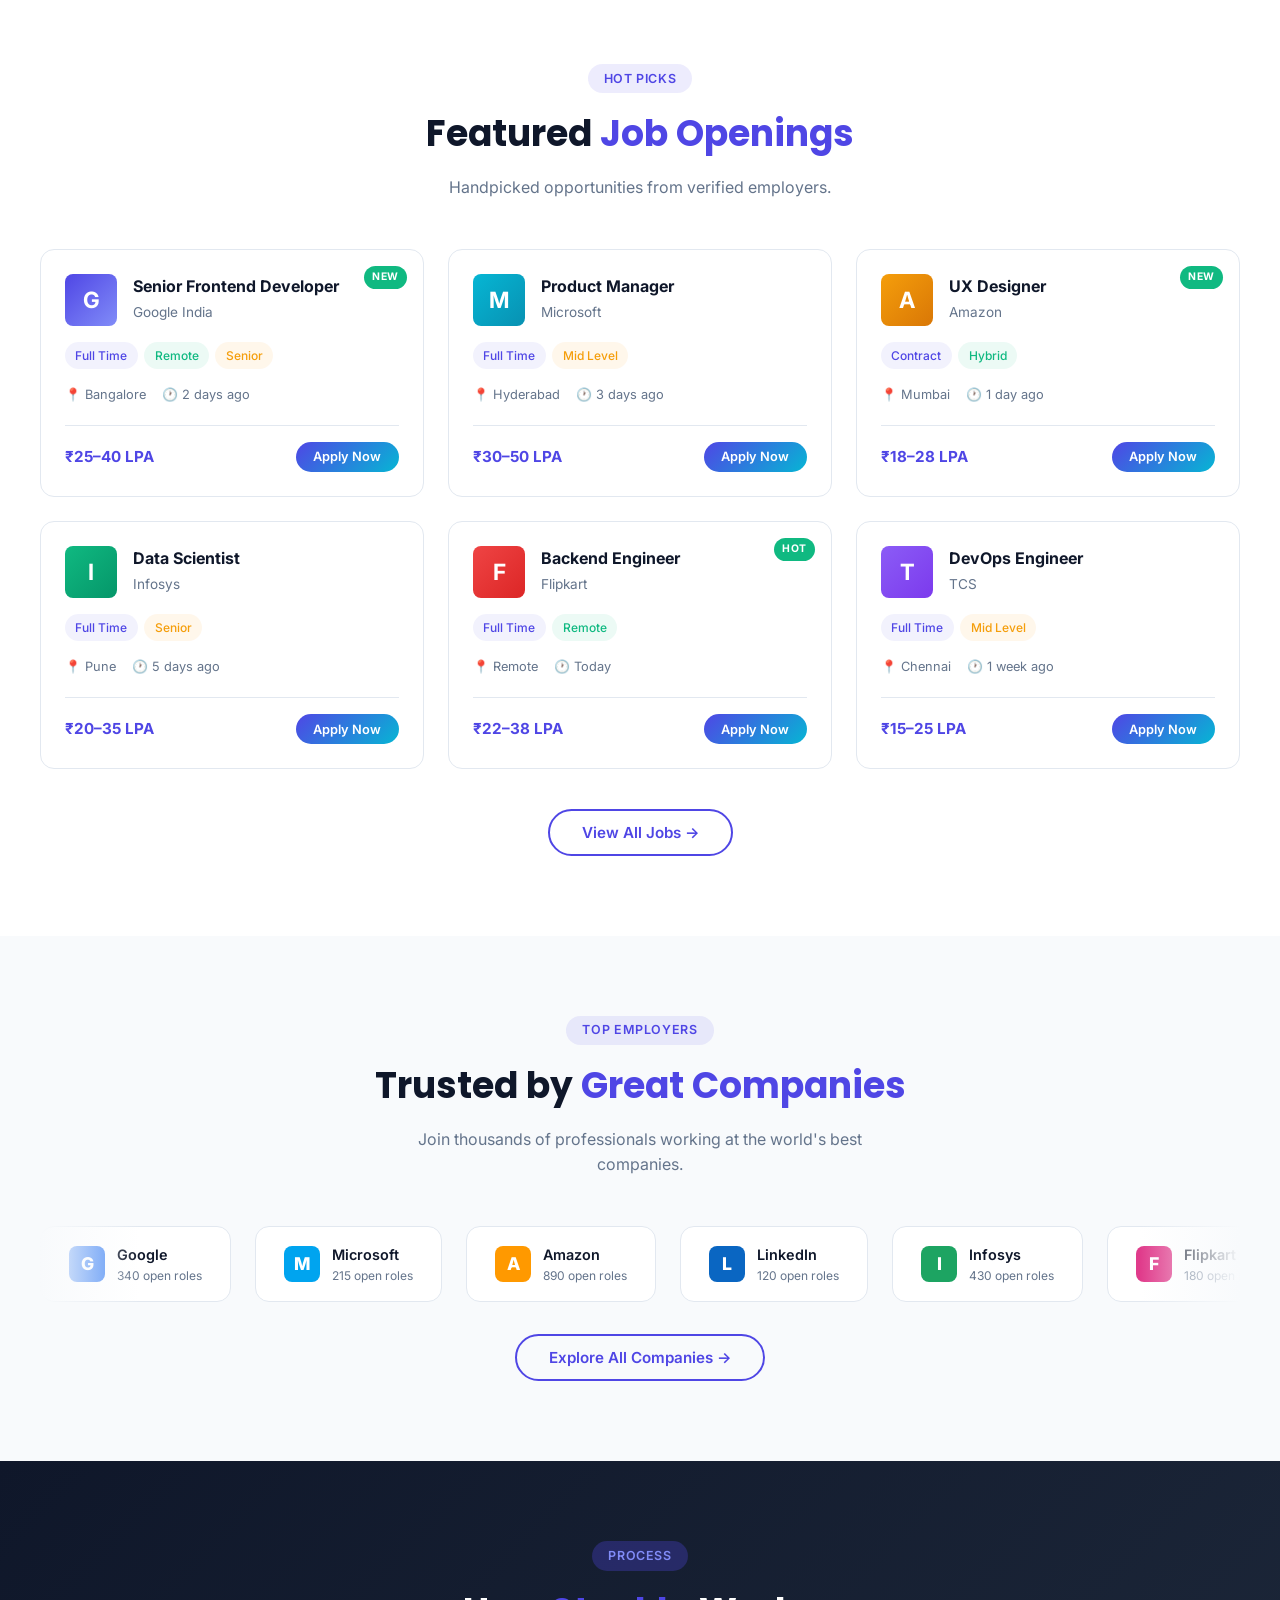
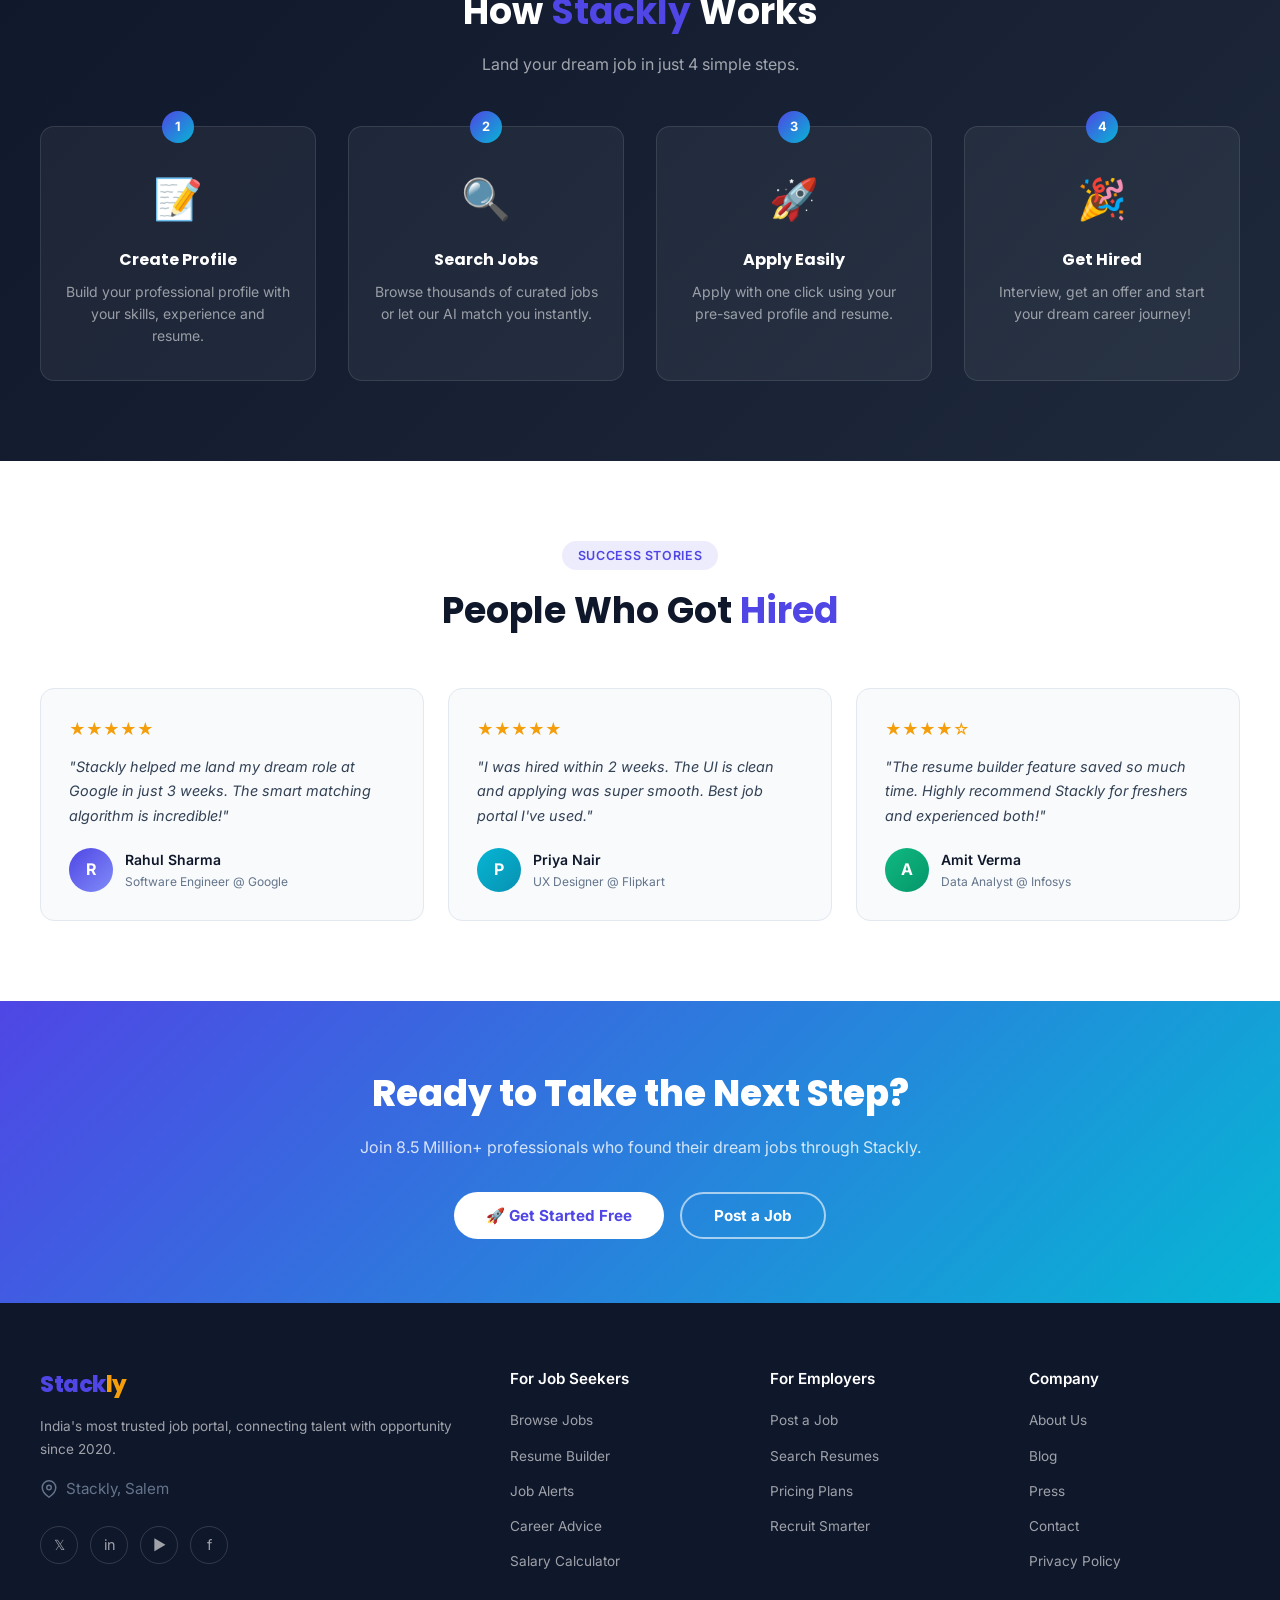
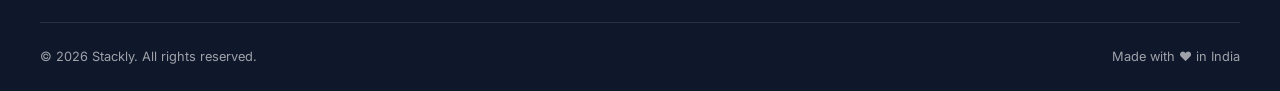
==== commit 80d972c4: "Add files via upload" ====
--- a/index.html
+++ b/index.html
@@ -1,504 +1,650 @@
 <!DOCTYPE html>
 <html lang="en">
+
 <head>
-  <meta charset="UTF-8"/>
-  <meta name="viewport" content="width=device-width, initial-scale=1.0, minimum-scale=1.0"/>
-  <meta name="description" content="Stackly – India's leading job portal. Find your dream job from 50,000+ listings across top companies."/>
-  <title>Stackly – Find Your Dream Job</title>
-  <link rel="stylesheet" href="css/style.css"/>
-  <link rel="icon" href="data:image/svg+xml,<svg xmlns='http://www.w3.org/2000/svg' viewBox='0 0 100 100'><text y='.9em' font-size='90'>⚡</text></svg>"/>
+    <meta charset="UTF-8" />
+    <meta name="viewport" content="width=device-width, initial-scale=1.0, minimum-scale=1.0" />
+    <meta name="description"
+        content="Stackly – India's leading job portal. Find your dream job from 50,000+ listings across top companies." />
+    <title>Stackly – Find Your Dream Job</title>
+    <link rel="stylesheet" href="css/style.css" />
+    <link rel="icon"
+        href="data:image/svg+xml,<svg xmlns='http://www.w3.org/2000/svg' viewBox='0 0 100 100'><text y='.9em' font-size='90'>⚡</text></svg>" />
 </head>
+
 <body>
 
-<!-- Splash Screen -->
-<div id="splash-screen">
-  <div class="splash-logo">Stack<span>ly</span></div>
-  <div class="splash-tagline">Your Career, Ignited.</div>
-  <div class="splash-loader"><div class="splash-loader-bar"></div></div>
-</div>
-
-<!-- Navbar -->
-<nav class="navbar">
-  <a class="nav-logo" href="index.html">Stack<span>ly</span></a>
-  <ul class="nav-links">
-    <li><a href="index.html" class="active">Home</a></li>
-    <li><a href="jobs.html">Find Jobs</a></li>
-    <li><a href="companies.html">Companies</a></li>
-    <li><a href="dashboard.html">Dashboard</a><a href="resume.html">Resume</a></li>
-  </ul>
-  <div class="nav-actions">
-    <a href="login.html"><button class="btn-outline">Login</button></a>
-    <a href="login.html"><button class="btn-primary">Post a Job</button></a>
-  </div>
-  <button class="hamburger" aria-label="Toggle menu">
-    <span></span><span></span><span></span>
-  </button>
-</nav>
-
-<!-- Mobile Menu -->
-<div class="mobile-menu">
-  <a href="index.html">Home</a>
-  <a href="jobs.html">Find Jobs</a>
-  <a href="companies.html">Companies</a>
-  <a href="dashboard.html">Dashboard</a><a href="resume.html">Resume</a>
-  <a href="login.html"><button class="btn-outline" style="width:100%;margin-top:.5rem;">Login</button></a>
-  <a href="login.html"><button class="btn-primary" style="width:100%;margin-top:.5rem;">Post a Job</button></a>
-</div>
-
-<!-- Hero Section -->
-<section class="hero">
-  <div class="hero-bg-anim">
-    <div class="hero-blob"></div>
-    <div class="hero-blob"></div>
-    <div class="hero-blob"></div>
-    <div class="hero-particles"></div>
-  </div>
-  <div class="hero-content container">
-    <div class="hero-badge">⚡ #1 Job Portal in India</div>
-    <h1 class="hero-title">Find Your <span>Dream Job</span><br/>Without the Stress</h1>
-    <p class="hero-sub">Explore thousands of opportunities from top companies. Get hired faster with Stackly's smart matching technology.</p>
-
-    <div class="hero-search-box">
-      <div class="search-field">
-        <svg width="18" height="18" viewBox="0 0 24 24" fill="none" stroke="currentColor" stroke-width="2"><circle cx="11" cy="11" r="8"/><path d="m21 21-4.35-4.35"/></svg>
-        <input type="text" placeholder="Job title, skills, or company" id="search-keyword"/>
-      </div>
-      <div class="search-divider"></div>
-      <div class="search-field">
-        <svg width="18" height="18" viewBox="0 0 24 24" fill="none" stroke="currentColor" stroke-width="2"><path d="M21 10c0 7-9 13-9 13s-9-6-9-13a9 9 0 0 1 18 0z"/><circle cx="12" cy="10" r="3"/></svg>
-        <input type="text" placeholder="City, state or remote" id="search-location"/>
-      </div>
-      <button class="btn-search" onclick="window.location.href='404.html'">
-        <svg width="16" height="16" viewBox="0 0 24 24" fill="none" stroke="currentColor" stroke-width="2.5"><circle cx="11" cy="11" r="8"/><path d="m21 21-4.35-4.35"/></svg>
-        Search Jobs
-      </button>
+    <!-- Splash Screen -->
+    <div id="splash-screen">
+        <div class="splash-logo">Stack<span>ly</span></div>
+        <div class="splash-tagline">Your Career, Ignited.</div>
+        <div class="splash-loader">
+            <div class="splash-loader-bar"></div>
+        </div>
     </div>
 
-    <div class="hero-tags">
-      <span class="hero-tag" onclick="window.location.href='404.html'">💻 Software</span>
-      <span class="hero-tag" onclick="window.location.href='404.html'">📊 Finance</span>
-      <span class="hero-tag" onclick="window.location.href='404.html'">🎨 Design</span>
-      <span class="hero-tag" onclick="window.location.href='404.html'">🏥 Healthcare</span>
-      <span class="hero-tag" onclick="window.location.href='404.html'">📱 Marketing</span>
-      <span class="hero-tag" onclick="window.location.href='404.html'">⚙️ Engineering</span>
+    <!-- Navbar -->
+    <nav class="navbar">
+        <a class="nav-logo" href="index.html">Stack<span>ly</span></a>
+        <ul class="nav-links">
+            <li class="nav-item-dropdown">
+                <a href="index.html" class="active">Home ▼</a>
+                <div class="dropdown-menu">
+                    <a href="home2.html">Home 2</a>
+                </div>
+            </li>
+            <li><a href="jobs.html">Find Jobs</a></li>
+            <li><a href="companies.html">Companies</a></li>
+            <li><a href="dashboard.html">Dashboard</a><a href="resume.html">Resume</a></li>
+        </ul>
+        <div class="nav-actions">
+            <a href="login.html"><button class="btn-outline">Login</button></a>
+            <a href="login.html"><button class="btn-primary">Post a Job</button></a>
+        </div>
+        <button class="hamburger" aria-label="Toggle menu">
+            <span></span><span></span><span></span>
+        </button>
+    </nav>
+
+    <!-- Mobile Menu -->
+    <div class="mobile-menu">
+        <div class="mobile-dropdown">
+            <div class="mobile-dropdown-header">Home ▼</div>
+            <div class="mobile-dropdown-content">
+                <a href="home2.html">Home 2</a>
+            </div>
+        </div>
+        <a href="jobs.html">Find Jobs</a>
+        <a href="companies.html">Companies</a>
+        <a href="dashboard.html">Dashboard</a><a href="resume.html">Resume</a>
+        <a href="login.html"><button class="btn-outline" style="width:100%;margin-top:.5rem;">Login</button></a>
+        <a href="login.html"><button class="btn-primary" style="width:100%;margin-top:.5rem;">Post a Job</button></a>
     </div>
 
-    <div class="hero-stats">
-      <div class="stat-item">
-        <div class="stat-num"><span data-count="50000" data-suffix="+">0+</span></div>
-        <div class="stat-label">Active Jobs</div>
-      </div>
-      <div class="stat-item">
-        <div class="stat-num"><span data-count="12000" data-suffix="+">0+</span></div>
-        <div class="stat-label">Companies</div>
-      </div>
-      <div class="stat-item">
-        <div class="stat-num"><span data-count="8500000" data-suffix="+">0+</span></div>
-        <div class="stat-label">Job Seekers</div>
-      </div>
-      <div class="stat-item">
-        <div class="stat-num"><span data-count="95" data-suffix="%">0%</span></div>
-        <div class="stat-label">Success Rate</div>
-      </div>
-    </div>
-  </div>
-</section>
-
-<!-- Job Categories -->
-<section class="categories">
-  <div class="container">
-    <div class="section-header reveal">
-      <div class="section-tag">Explore Categories</div>
-      <h2 class="section-title">Browse by <span>Industry</span></h2>
-      <p class="section-sub">Choose from 20+ job categories and find your perfect match.</p>
-    </div>
-    <div class="categories-grid">
-      <div class="category-card reveal" onclick="window.location.href='404.html'">
-        <div class="cat-icon">💻</div>
-        <div class="cat-name">IT & Software</div>
-        <div class="cat-count">18,540 jobs</div>
-      </div>
-      <div class="category-card reveal" onclick="window.location.href='404.html'">
-        <div class="cat-icon">📊</div>
-        <div class="cat-name">Finance</div>
-        <div class="cat-count">6,210 jobs</div>
-      </div>
-      <div class="category-card reveal" onclick="window.location.href='404.html'">
-        <div class="cat-icon">🎨</div>
-        <div class="cat-name">Design</div>
-        <div class="cat-count">4,870 jobs</div>
-      </div>
-      <div class="category-card reveal" onclick="window.location.href='404.html'">
-        <div class="cat-icon">🏥</div>
-        <div class="cat-name">Healthcare</div>
-        <div class="cat-count">7,320 jobs</div>
-      </div>
-      <div class="category-card reveal" onclick="window.location.href='404.html'">
-        <div class="cat-icon">📱</div>
-        <div class="cat-name">Marketing</div>
-        <div class="cat-count">5,100 jobs</div>
-      </div>
-      <div class="category-card reveal" onclick="window.location.href='404.html'">
-        <div class="cat-icon">⚙️</div>
-        <div class="cat-name">Engineering</div>
-        <div class="cat-count">9,450 jobs</div>
-      </div>
-      <div class="category-card reveal" onclick="window.location.href='404.html'">
-        <div class="cat-icon">📚</div>
-        <div class="cat-name">Education</div>
-        <div class="cat-count">3,210 jobs</div>
-      </div>
-      <div class="category-card reveal" onclick="window.location.href='404.html'">
-        <div class="cat-icon">🚚</div>
-        <div class="cat-name">Logistics</div>
-        <div class="cat-count">2,890 jobs</div>
-      </div>
-      <div class="category-card reveal" onclick="window.location.href='404.html'">
-        <div class="cat-icon">🛒</div>
-        <div class="cat-name">Sales</div>
-        <div class="cat-count">8,140 jobs</div>
-      </div>
-      <div class="category-card reveal" onclick="window.location.href='404.html'">
-        <div class="cat-icon">⚖️</div>
-        <div class="cat-name">Legal</div>
-        <div class="cat-count">1,560 jobs</div>
-      </div>
-      <div class="category-card reveal" onclick="window.location.href='404.html'">
-        <div class="cat-icon">🏗️</div>
-        <div class="cat-name">Construction</div>
-        <div class="cat-count">3,760 jobs</div>
-      </div>
-      <div class="category-card reveal" onclick="window.location.href='404.html'">
-        <div class="cat-icon">🍽️</div>
-        <div class="cat-name">Hospitality</div>
-        <div class="cat-count">2,340 jobs</div>
-      </div>
-    </div>
-  </div>
-</section>
-
-<!-- Featured Jobs -->
-<section class="featured-jobs">
-  <div class="container">
-    <div class="section-header reveal">
-      <div class="section-tag">Hot Picks</div>
-      <h2 class="section-title">Featured <span>Job Openings</span></h2>
-      <p class="section-sub">Handpicked opportunities from verified employers.</p>
-    </div>
-    <div class="jobs-grid">
-
-      <div class="job-card reveal">
-        <div class="badge-new">NEW</div>
-        <div class="job-card-header">
-          <div class="company-logo" style="background:linear-gradient(135deg,#4f46e5,#818cf8)">G</div>
-          <div>
-            <div class="job-title">Senior Frontend Developer</div>
-            <div class="company-name">Google India</div>
-          </div>
-        </div>
-        <div class="job-tags">
-          <span class="job-tag">Full Time</span>
-          <span class="job-tag green">Remote</span>
-          <span class="job-tag orange">Senior</span>
-        </div>
-        <div class="job-meta">
-          <span class="job-meta-item">📍 Bangalore</span>
-          <span class="job-meta-item">🕐 2 days ago</span>
-        </div>
-        <div class="job-footer">
-          <div class="job-salary">₹25–40 LPA</div>
-          <button class="btn-apply" onclick="window.location.href='404.html'">Apply Now</button>
-        </div>
-      </div>
-
-      <div class="job-card reveal">
-        <div class="job-card-header">
-          <div class="company-logo" style="background:linear-gradient(135deg,#06b6d4,#0891b2)">M</div>
-          <div>
-            <div class="job-title">Product Manager</div>
-            <div class="company-name">Microsoft</div>
-          </div>
-        </div>
-        <div class="job-tags">
-          <span class="job-tag">Full Time</span>
-          <span class="job-tag orange">Mid Level</span>
-        </div>
-        <div class="job-meta">
-          <span class="job-meta-item">📍 Hyderabad</span>
-          <span class="job-meta-item">🕐 3 days ago</span>
-        </div>
-        <div class="job-footer">
-          <div class="job-salary">₹30–50 LPA</div>
-          <button class="btn-apply" onclick="window.location.href='404.html'">Apply Now</button>
-        </div>
-      </div>
-
-      <div class="job-card reveal">
-        <div class="badge-new">NEW</div>
-        <div class="job-card-header">
-          <div class="company-logo" style="background:linear-gradient(135deg,#f59e0b,#d97706)">A</div>
-          <div>
-            <div class="job-title">UX Designer</div>
-            <div class="company-name">Amazon</div>
-          </div>
-        </div>
-        <div class="job-tags">
-          <span class="job-tag">Contract</span>
-          <span class="job-tag green">Hybrid</span>
-        </div>
-        <div class="job-meta">
-          <span class="job-meta-item">📍 Mumbai</span>
-          <span class="job-meta-item">🕐 1 day ago</span>
-        </div>
-        <div class="job-footer">
-          <div class="job-salary">₹18–28 LPA</div>
-          <button class="btn-apply" onclick="window.location.href='404.html'">Apply Now</button>
-        </div>
-      </div>
-
-      <div class="job-card reveal">
-        <div class="job-card-header">
-          <div class="company-logo" style="background:linear-gradient(135deg,#10b981,#059669)">I</div>
-          <div>
-            <div class="job-title">Data Scientist</div>
-            <div class="company-name">Infosys</div>
-          </div>
-        </div>
-        <div class="job-tags">
-          <span class="job-tag">Full Time</span>
-          <span class="job-tag orange">Senior</span>
-        </div>
-        <div class="job-meta">
-          <span class="job-meta-item">📍 Pune</span>
-          <span class="job-meta-item">🕐 5 days ago</span>
-        </div>
-        <div class="job-footer">
-          <div class="job-salary">₹20–35 LPA</div>
-          <button class="btn-apply" onclick="window.location.href='404.html'">Apply Now</button>
-        </div>
-      </div>
-
-      <div class="job-card reveal">
-        <div class="badge-new">HOT</div>
-        <div class="job-card-header">
-          <div class="company-logo" style="background:linear-gradient(135deg,#ef4444,#dc2626)">F</div>
-          <div>
-            <div class="job-title">Backend Engineer</div>
-            <div class="company-name">Flipkart</div>
-          </div>
-        </div>
-        <div class="job-tags">
-          <span class="job-tag">Full Time</span>
-          <span class="job-tag green">Remote</span>
-        </div>
-        <div class="job-meta">
-          <span class="job-meta-item">📍 Remote</span>
-          <span class="job-meta-item">🕐 Today</span>
-        </div>
-        <div class="job-footer">
-          <div class="job-salary">₹22–38 LPA</div>
-          <button class="btn-apply" onclick="window.location.href='404.html'">Apply Now</button>
-        </div>
-      </div>
-
-      <div class="job-card reveal">
-        <div class="job-card-header">
-          <div class="company-logo" style="background:linear-gradient(135deg,#8b5cf6,#7c3aed)">T</div>
-          <div>
-            <div class="job-title">DevOps Engineer</div>
-            <div class="company-name">TCS</div>
-          </div>
-        </div>
-        <div class="job-tags">
-          <span class="job-tag">Full Time</span>
-          <span class="job-tag orange">Mid Level</span>
-        </div>
-        <div class="job-meta">
-          <span class="job-meta-item">📍 Chennai</span>
-          <span class="job-meta-item">🕐 1 week ago</span>
-        </div>
-        <div class="job-footer">
-          <div class="job-salary">₹15–25 LPA</div>
-          <button class="btn-apply" onclick="window.location.href='404.html'">Apply Now</button>
-        </div>
-      </div>
-    </div>
-    <div class="view-all-wrap reveal">
-      <a href="jobs.html"><button class="btn-ghost">View All Jobs →</button></a>
-    </div>
-  </div>
-</section>
-
-<!-- Top Companies -->
-<section class="companies-section">
-  <div class="container">
-    <div class="section-header reveal">
-      <div class="section-tag">Top Employers</div>
-      <h2 class="section-title">Trusted by <span>Great Companies</span></h2>
-      <p class="section-sub">Join thousands of professionals working at the world's best companies.</p>
-    </div>
-    <div class="companies-marquee">
-      <div class="marquee-track">
-        <div class="company-chip"><div class="company-chip-logo" style="background:#4285f4">G</div><div><div class="company-chip-name">Google</div><div class="company-chip-jobs">340 open roles</div></div></div>
-        <div class="company-chip"><div class="company-chip-logo" style="background:#00a4ef">M</div><div><div class="company-chip-name">Microsoft</div><div class="company-chip-jobs">215 open roles</div></div></div>
-        <div class="company-chip"><div class="company-chip-logo" style="background:#ff9900">A</div><div><div class="company-chip-name">Amazon</div><div class="company-chip-jobs">890 open roles</div></div></div>
-        <div class="company-chip"><div class="company-chip-logo" style="background:#0a66c2">L</div><div><div class="company-chip-name">LinkedIn</div><div class="company-chip-jobs">120 open roles</div></div></div>
-        <div class="company-chip"><div class="company-chip-logo" style="background:#1da462">I</div><div><div class="company-chip-name">Infosys</div><div class="company-chip-jobs">430 open roles</div></div></div>
-        <div class="company-chip"><div class="company-chip-logo" style="background:#e03b8b">F</div><div><div class="company-chip-name">Flipkart</div><div class="company-chip-jobs">180 open roles</div></div></div>
-        <div class="company-chip"><div class="company-chip-logo" style="background:#3b5bdb">T</div><div><div class="company-chip-name">TCS</div><div class="company-chip-jobs">620 open roles</div></div></div>
-        <div class="company-chip"><div class="company-chip-logo" style="background:#f76707">W</div><div><div class="company-chip-name">Wipro</div><div class="company-chip-jobs">310 open roles</div></div></div>
-        <div class="company-chip"><div class="company-chip-logo" style="background:#4285f4">G</div><div><div class="company-chip-name">Google</div><div class="company-chip-jobs">340 open roles</div></div></div>
-        <div class="company-chip"><div class="company-chip-logo" style="background:#00a4ef">M</div><div><div class="company-chip-name">Microsoft</div><div class="company-chip-jobs">215 open roles</div></div></div>
-        <div class="company-chip"><div class="company-chip-logo" style="background:#ff9900">A</div><div><div class="company-chip-name">Amazon</div><div class="company-chip-jobs">890 open roles</div></div></div>
-        <div class="company-chip"><div class="company-chip-logo" style="background:#0a66c2">L</div><div><div class="company-chip-name">LinkedIn</div><div class="company-chip-jobs">120 open roles</div></div></div>
-        <div class="company-chip"><div class="company-chip-logo" style="background:#1da462">I</div><div><div class="company-chip-name">Infosys</div><div class="company-chip-jobs">430 open roles</div></div></div>
-        <div class="company-chip"><div class="company-chip-logo" style="background:#e03b8b">F</div><div><div class="company-chip-name">Flipkart</div><div class="company-chip-jobs">180 open roles</div></div></div>
-        <div class="company-chip"><div class="company-chip-logo" style="background:#3b5bdb">T</div><div><div class="company-chip-name">TCS</div><div class="company-chip-jobs">620 open roles</div></div></div>
-        <div class="company-chip"><div class="company-chip-logo" style="background:#f76707">W</div><div><div class="company-chip-name">Wipro</div><div class="company-chip-jobs">310 open roles</div></div></div>
-      </div>
-    </div>
-    <div class="view-all-wrap reveal" style="margin-top:2rem">
-      <a href="companies.html"><button class="btn-ghost">Explore All Companies →</button></a>
-    </div>
-  </div>
-</section>
-
-<!-- How It Works -->
-<section class="how-it-works">
-  <div class="container">
-    <div class="section-header reveal">
-      <div class="section-tag">Process</div>
-      <h2 class="section-title">How <span>Stackly</span> Works</h2>
-      <p class="section-sub">Land your dream job in just 4 simple steps.</p>
-    </div>
-    <div class="steps-grid">
-      <div class="step-card reveal">
-        <div class="step-num">1</div>
-        <div class="step-icon">📝</div>
-        <div class="step-title">Create Profile</div>
-        <div class="step-desc">Build your professional profile with your skills, experience and resume.</div>
-      </div>
-      <div class="step-card reveal">
-        <div class="step-num">2</div>
-        <div class="step-icon">🔍</div>
-        <div class="step-title">Search Jobs</div>
-        <div class="step-desc">Browse thousands of curated jobs or let our AI match you instantly.</div>
-      </div>
-      <div class="step-card reveal">
-        <div class="step-num">3</div>
-        <div class="step-icon">🚀</div>
-        <div class="step-title">Apply Easily</div>
-        <div class="step-desc">Apply with one click using your pre-saved profile and resume.</div>
-      </div>
-      <div class="step-card reveal">
-        <div class="step-num">4</div>
-        <div class="step-icon">🎉</div>
-        <div class="step-title">Get Hired</div>
-        <div class="step-desc">Interview, get an offer and start your dream career journey!</div>
-      </div>
-    </div>
-  </div>
-</section>
-
-<!-- Testimonials -->
-<section class="testimonials">
-  <div class="container">
-    <div class="section-header reveal">
-      <div class="section-tag">Success Stories</div>
-      <h2 class="section-title">People Who Got <span>Hired</span></h2>
-    </div>
-    <div class="testimonials-grid">
-      <div class="testimonial-card reveal">
-        <div class="stars">★★★★★</div>
-        <p class="testimonial-text">"Stackly helped me land my dream role at Google in just 3 weeks. The smart matching algorithm is incredible!"</p>
-        <div class="testimonial-author">
-          <div class="author-avatar" style="background:linear-gradient(135deg,#4f46e5,#818cf8)">R</div>
-          <div><div class="author-name">Rahul Sharma</div><div class="author-role">Software Engineer @ Google</div></div>
-        </div>
-      </div>
-      <div class="testimonial-card reveal">
-        <div class="stars">★★★★★</div>
-        <p class="testimonial-text">"I was hired within 2 weeks. The UI is clean and applying was super smooth. Best job portal I've used."</p>
-        <div class="testimonial-author">
-          <div class="author-avatar" style="background:linear-gradient(135deg,#06b6d4,#0891b2)">P</div>
-          <div><div class="author-name">Priya Nair</div><div class="author-role">UX Designer @ Flipkart</div></div>
-        </div>
-      </div>
-      <div class="testimonial-card reveal">
-        <div class="stars">★★★★☆</div>
-        <p class="testimonial-text">"The resume builder feature saved so much time. Highly recommend Stackly for freshers and experienced both!"</p>
-        <div class="testimonial-author">
-          <div class="author-avatar" style="background:linear-gradient(135deg,#10b981,#059669)">A</div>
-          <div><div class="author-name">Amit Verma</div><div class="author-role">Data Analyst @ Infosys</div></div>
-        </div>
-      </div>
-    </div>
-  </div>
-</section>
-
-<!-- CTA Banner -->
-<section class="cta-banner">
-  <div class="container">
-    <h2>Ready to Take the Next Step?</h2>
-    <p>Join 8.5 Million+ professionals who found their dream jobs through Stackly.</p>
-    <div class="cta-actions">
-      <button class="btn-white" onclick="window.location.href='404.html'">🚀 Get Started Free</button>
-      <button class="btn-white-outline" onclick="window.location.href='404.html'">Post a Job</button>
-    </div>
-  </div>
-</section>
-
-<!-- Footer -->
-<footer>
-  <div class="footer-grid">
-    <div class="footer-brand">
-      <div class="nav-logo">Job<span>Spark</span></div>
-      <p>India's most trusted job portal, connecting talent with opportunity since 2020.</p>
-      <div class="social-icons">
-        <div class="social-icon" onclick="window.location.href='404.html'">𝕏</div>
-        <div class="social-icon" onclick="window.location.href='404.html'">in</div>
-        <div class="social-icon" onclick="window.location.href='404.html'">▶</div>
-        <div class="social-icon" onclick="window.location.href='404.html'">f</div>
-      </div>
-    </div>
-    <div class="footer-col">
-      <h4>For Job Seekers</h4>
-      <ul>
-        <li><a href="404.html">Browse Jobs</a></li>
-        <li><a href="404.html">Resume Builder</a></li>
-        <li><a href="404.html">Job Alerts</a></li>
-        <li><a href="404.html">Career Advice</a></li>
-        <li><a href="404.html">Salary Calculator</a></li>
-      </ul>
-    </div>
-    <div class="footer-col">
-      <h4>For Employers</h4>
-      <ul>
-        <li><a href="404.html">Post a Job</a></li>
-        <li><a href="404.html">Search Resumes</a></li>
-        <li><a href="404.html">Pricing Plans</a></li>
-        <li><a href="404.html">Recruit Smarter</a></li>
-      </ul>
-    </div>
-    <div class="footer-col">
-      <h4>Company</h4>
-      <ul>
-        <li><a href="404.html">About Us</a></li>
-        <li><a href="404.html">Blog</a></li>
-        <li><a href="404.html">Press</a></li>
-        <li><a href="404.html">Contact</a></li>
-        <li><a href="404.html">Privacy Policy</a></li>
-      </ul>
-    </div>
-  </div>
-  <div class="footer-bottom">
-    <span>© 2026 Stackly. All rights reserved.</span>
-    <span>Made with ❤️ in India</span>
-  </div>
-</footer>
-
-<button id="scroll-top" aria-label="Scroll to top">↑</button>
-
-<script src="js/main.js"></script>
+    <!-- Hero Section -->
+    <section class="hero">
+        <div class="hero-bg-anim">
+            <div class="hero-blob"></div>
+            <div class="hero-blob"></div>
+            <div class="hero-blob"></div>
+            <div class="hero-particles"></div>
+        </div>
+        <div class="hero-content container">
+            <div class="hero-badge">⚡ #1 Job Portal in India</div>
+            <h1 class="hero-title">Find Your <span>Dream Job</span><br />Without the Stress</h1>
+            <p class="hero-sub">Explore thousands of opportunities from top companies. Get hired faster with Stackly's
+                smart matching technology.</p>
+
+            <div class="hero-search-box">
+                <div class="search-field">
+                    <svg width="18" height="18" viewBox="0 0 24 24" fill="none" stroke="currentColor" stroke-width="2">
+                        <circle cx="11" cy="11" r="8" />
+                        <path d="m21 21-4.35-4.35" />
+                    </svg>
+                    <input type="text" placeholder="Job title, skills, or company" id="search-keyword" />
+                </div>
+                <div class="search-divider"></div>
+                <div class="search-field">
+                    <svg width="18" height="18" viewBox="0 0 24 24" fill="none" stroke="currentColor" stroke-width="2">
+                        <path d="M21 10c0 7-9 13-9 13s-9-6-9-13a9 9 0 0 1 18 0z" />
+                        <circle cx="12" cy="10" r="3" />
+                    </svg>
+                    <input type="text" placeholder="City, state or remote" id="search-location" />
+                </div>
+                <button class="btn-search" onclick="window.location.href='404.html'">
+                    <svg width="16" height="16" viewBox="0 0 24 24" fill="none" stroke="currentColor"
+                        stroke-width="2.5">
+                        <circle cx="11" cy="11" r="8" />
+                        <path d="m21 21-4.35-4.35" />
+                    </svg>
+                    Search Jobs
+                </button>
+            </div>
+
+            <div class="hero-tags">
+                <span class="hero-tag" onclick="window.location.href='404.html'">💻 Software</span>
+                <span class="hero-tag" onclick="window.location.href='404.html'">📊 Finance</span>
+                <span class="hero-tag" onclick="window.location.href='404.html'">🎨 Design</span>
+                <span class="hero-tag" onclick="window.location.href='404.html'">🏥 Healthcare</span>
+                <span class="hero-tag" onclick="window.location.href='404.html'">📱 Marketing</span>
+                <span class="hero-tag" onclick="window.location.href='404.html'">⚙️ Engineering</span>
+            </div>
+
+            <div class="hero-stats">
+                <div class="stat-item">
+                    <div class="stat-num"><span data-count="50000" data-suffix="+">0+</span></div>
+                    <div class="stat-label">Active Jobs</div>
+                </div>
+                <div class="stat-item">
+                    <div class="stat-num"><span data-count="12000" data-suffix="+">0+</span></div>
+                    <div class="stat-label">Companies</div>
+                </div>
+                <div class="stat-item">
+                    <div class="stat-num"><span data-count="8500000" data-suffix="+">0+</span></div>
+                    <div class="stat-label">Job Seekers</div>
+                </div>
+                <div class="stat-item">
+                    <div class="stat-num"><span data-count="95" data-suffix="%">0%</span></div>
+                    <div class="stat-label">Success Rate</div>
+                </div>
+            </div>
+        </div>
+    </section>
+
+    <!-- Job Categories -->
+    <section class="categories">
+        <div class="container">
+            <div class="section-header reveal">
+                <div class="section-tag">Explore Categories</div>
+                <h2 class="section-title">Browse by <span>Industry</span></h2>
+                <p class="section-sub">Choose from 20+ job categories and find your perfect match.</p>
+            </div>
+            <div class="categories-grid">
+                <div class="category-card reveal" onclick="window.location.href='404.html'">
+                    <div class="cat-icon">💻</div>
+                    <div class="cat-name">IT & Software</div>
+                    <div class="cat-count">18,540 jobs</div>
+                </div>
+                <div class="category-card reveal" onclick="window.location.href='404.html'">
+                    <div class="cat-icon">📊</div>
+                    <div class="cat-name">Finance</div>
+                    <div class="cat-count">6,210 jobs</div>
+                </div>
+                <div class="category-card reveal" onclick="window.location.href='404.html'">
+                    <div class="cat-icon">🎨</div>
+                    <div class="cat-name">Design</div>
+                    <div class="cat-count">4,870 jobs</div>
+                </div>
+                <div class="category-card reveal" onclick="window.location.href='404.html'">
+                    <div class="cat-icon">🏥</div>
+                    <div class="cat-name">Healthcare</div>
+                    <div class="cat-count">7,320 jobs</div>
+                </div>
+                <div class="category-card reveal" onclick="window.location.href='404.html'">
+                    <div class="cat-icon">📱</div>
+                    <div class="cat-name">Marketing</div>
+                    <div class="cat-count">5,100 jobs</div>
+                </div>
+                <div class="category-card reveal" onclick="window.location.href='404.html'">
+                    <div class="cat-icon">⚙️</div>
+                    <div class="cat-name">Engineering</div>
+                    <div class="cat-count">9,450 jobs</div>
+                </div>
+                <div class="category-card reveal" onclick="window.location.href='404.html'">
+                    <div class="cat-icon">📚</div>
+                    <div class="cat-name">Education</div>
+                    <div class="cat-count">3,210 jobs</div>
+                </div>
+                <div class="category-card reveal" onclick="window.location.href='404.html'">
+                    <div class="cat-icon">🚚</div>
+                    <div class="cat-name">Logistics</div>
+                    <div class="cat-count">2,890 jobs</div>
+                </div>
+                <div class="category-card reveal" onclick="window.location.href='404.html'">
+                    <div class="cat-icon">🛒</div>
+                    <div class="cat-name">Sales</div>
+                    <div class="cat-count">8,140 jobs</div>
+                </div>
+                <div class="category-card reveal" onclick="window.location.href='404.html'">
+                    <div class="cat-icon">⚖️</div>
+                    <div class="cat-name">Legal</div>
+                    <div class="cat-count">1,560 jobs</div>
+                </div>
+                <div class="category-card reveal" onclick="window.location.href='404.html'">
+                    <div class="cat-icon">🏗️</div>
+                    <div class="cat-name">Construction</div>
+                    <div class="cat-count">3,760 jobs</div>
+                </div>
+                <div class="category-card reveal" onclick="window.location.href='404.html'">
+                    <div class="cat-icon">🍽️</div>
+                    <div class="cat-name">Hospitality</div>
+                    <div class="cat-count">2,340 jobs</div>
+                </div>
+            </div>
+        </div>
+    </section>
+
+    <!-- Featured Jobs -->
+    <section class="featured-jobs">
+        <div class="container">
+            <div class="section-header reveal">
+                <div class="section-tag">Hot Picks</div>
+                <h2 class="section-title">Featured <span>Job Openings</span></h2>
+                <p class="section-sub">Handpicked opportunities from verified employers.</p>
+            </div>
+            <div class="jobs-grid">
+
+                <div class="job-card reveal">
+                    <div class="badge-new">NEW</div>
+                    <div class="job-card-header">
+                        <div class="company-logo" style="background:linear-gradient(135deg,#4f46e5,#818cf8)">G</div>
+                        <div>
+                            <div class="job-title">Senior Frontend Developer</div>
+                            <div class="company-name">Google India</div>
+                        </div>
+                    </div>
+                    <div class="job-tags">
+                        <span class="job-tag">Full Time</span>
+                        <span class="job-tag green">Remote</span>
+                        <span class="job-tag orange">Senior</span>
+                    </div>
+                    <div class="job-meta">
+                        <span class="job-meta-item">📍 Bangalore</span>
+                        <span class="job-meta-item">🕐 2 days ago</span>
+                    </div>
+                    <div class="job-footer">
+                        <div class="job-salary">₹25–40 LPA</div>
+                        <button class="btn-apply" onclick="window.location.href='404.html'">Apply Now</button>
+                    </div>
+                </div>
+
+                <div class="job-card reveal">
+                    <div class="job-card-header">
+                        <div class="company-logo" style="background:linear-gradient(135deg,#06b6d4,#0891b2)">M</div>
+                        <div>
+                            <div class="job-title">Product Manager</div>
+                            <div class="company-name">Microsoft</div>
+                        </div>
+                    </div>
+                    <div class="job-tags">
+                        <span class="job-tag">Full Time</span>
+                        <span class="job-tag orange">Mid Level</span>
+                    </div>
+                    <div class="job-meta">
+                        <span class="job-meta-item">📍 Hyderabad</span>
+                        <span class="job-meta-item">🕐 3 days ago</span>
+                    </div>
+                    <div class="job-footer">
+                        <div class="job-salary">₹30–50 LPA</div>
+                        <button class="btn-apply" onclick="window.location.href='404.html'">Apply Now</button>
+                    </div>
+                </div>
+
+                <div class="job-card reveal">
+                    <div class="badge-new">NEW</div>
+                    <div class="job-card-header">
+                        <div class="company-logo" style="background:linear-gradient(135deg,#f59e0b,#d97706)">A</div>
+                        <div>
+                            <div class="job-title">UX Designer</div>
+                            <div class="company-name">Amazon</div>
+                        </div>
+                    </div>
+                    <div class="job-tags">
+                        <span class="job-tag">Contract</span>
+                        <span class="job-tag green">Hybrid</span>
+                    </div>
+                    <div class="job-meta">
+                        <span class="job-meta-item">📍 Mumbai</span>
+                        <span class="job-meta-item">🕐 1 day ago</span>
+                    </div>
+                    <div class="job-footer">
+                        <div class="job-salary">₹18–28 LPA</div>
+                        <button class="btn-apply" onclick="window.location.href='404.html'">Apply Now</button>
+                    </div>
+                </div>
+
+                <div class="job-card reveal">
+                    <div class="job-card-header">
+                        <div class="company-logo" style="background:linear-gradient(135deg,#10b981,#059669)">I</div>
+                        <div>
+                            <div class="job-title">Data Scientist</div>
+                            <div class="company-name">Infosys</div>
+                        </div>
+                    </div>
+                    <div class="job-tags">
+                        <span class="job-tag">Full Time</span>
+                        <span class="job-tag orange">Senior</span>
+                    </div>
+                    <div class="job-meta">
+                        <span class="job-meta-item">📍 Pune</span>
+                        <span class="job-meta-item">🕐 5 days ago</span>
+                    </div>
+                    <div class="job-footer">
+                        <div class="job-salary">₹20–35 LPA</div>
+                        <button class="btn-apply" onclick="window.location.href='404.html'">Apply Now</button>
+                    </div>
+                </div>
+
+                <div class="job-card reveal">
+                    <div class="badge-new">HOT</div>
+                    <div class="job-card-header">
+                        <div class="company-logo" style="background:linear-gradient(135deg,#ef4444,#dc2626)">F</div>
+                        <div>
+                            <div class="job-title">Backend Engineer</div>
+                            <div class="company-name">Flipkart</div>
+                        </div>
+                    </div>
+                    <div class="job-tags">
+                        <span class="job-tag">Full Time</span>
+                        <span class="job-tag green">Remote</span>
+                    </div>
+                    <div class="job-meta">
+                        <span class="job-meta-item">📍 Remote</span>
+                        <span class="job-meta-item">🕐 Today</span>
+                    </div>
+                    <div class="job-footer">
+                        <div class="job-salary">₹22–38 LPA</div>
+                        <button class="btn-apply" onclick="window.location.href='404.html'">Apply Now</button>
+                    </div>
+                </div>
+
+                <div class="job-card reveal">
+                    <div class="job-card-header">
+                        <div class="company-logo" style="background:linear-gradient(135deg,#8b5cf6,#7c3aed)">T</div>
+                        <div>
+                            <div class="job-title">DevOps Engineer</div>
+                            <div class="company-name">TCS</div>
+                        </div>
+                    </div>
+                    <div class="job-tags">
+                        <span class="job-tag">Full Time</span>
+                        <span class="job-tag orange">Mid Level</span>
+                    </div>
+                    <div class="job-meta">
+                        <span class="job-meta-item">📍 Chennai</span>
+                        <span class="job-meta-item">🕐 1 week ago</span>
+                    </div>
+                    <div class="job-footer">
+                        <div class="job-salary">₹15–25 LPA</div>
+                        <button class="btn-apply" onclick="window.location.href='404.html'">Apply Now</button>
+                    </div>
+                </div>
+            </div>
+            <div class="view-all-wrap reveal">
+                <a href="jobs.html"><button class="btn-ghost">View All Jobs →</button></a>
+            </div>
+        </div>
+    </section>
+
+    <!-- Top Companies -->
+    <section class="companies-section">
+        <div class="container">
+            <div class="section-header reveal">
+                <div class="section-tag">Top Employers</div>
+                <h2 class="section-title">Trusted by <span>Great Companies</span></h2>
+                <p class="section-sub">Join thousands of professionals working at the world's best companies.</p>
+            </div>
+            <div class="companies-marquee">
+                <div class="marquee-track">
+                    <div class="company-chip">
+                        <div class="company-chip-logo" style="background:#4285f4">G</div>
+                        <div>
+                            <div class="company-chip-name">Google</div>
+                            <div class="company-chip-jobs">340 open roles</div>
+                        </div>
+                    </div>
+                    <div class="company-chip">
+                        <div class="company-chip-logo" style="background:#00a4ef">M</div>
+                        <div>
+                            <div class="company-chip-name">Microsoft</div>
+                            <div class="company-chip-jobs">215 open roles</div>
+                        </div>
+                    </div>
+                    <div class="company-chip">
+                        <div class="company-chip-logo" style="background:#ff9900">A</div>
+                        <div>
+                            <div class="company-chip-name">Amazon</div>
+                            <div class="company-chip-jobs">890 open roles</div>
+                        </div>
+                    </div>
+                    <div class="company-chip">
+                        <div class="company-chip-logo" style="background:#0a66c2">L</div>
+                        <div>
+                            <div class="company-chip-name">LinkedIn</div>
+                            <div class="company-chip-jobs">120 open roles</div>
+                        </div>
+                    </div>
+                    <div class="company-chip">
+                        <div class="company-chip-logo" style="background:#1da462">I</div>
+                        <div>
+                            <div class="company-chip-name">Infosys</div>
+                            <div class="company-chip-jobs">430 open roles</div>
+                        </div>
+                    </div>
+                    <div class="company-chip">
+                        <div class="company-chip-logo" style="background:#e03b8b">F</div>
+                        <div>
+                            <div class="company-chip-name">Flipkart</div>
+                            <div class="company-chip-jobs">180 open roles</div>
+                        </div>
+                    </div>
+                    <div class="company-chip">
+                        <div class="company-chip-logo" style="background:#3b5bdb">T</div>
+                        <div>
+                            <div class="company-chip-name">TCS</div>
+                            <div class="company-chip-jobs">620 open roles</div>
+                        </div>
+                    </div>
+                    <div class="company-chip">
+                        <div class="company-chip-logo" style="background:#f76707">W</div>
+                        <div>
+                            <div class="company-chip-name">Wipro</div>
+                            <div class="company-chip-jobs">310 open roles</div>
+                        </div>
+                    </div>
+                    <div class="company-chip">
+                        <div class="company-chip-logo" style="background:#4285f4">G</div>
+                        <div>
+                            <div class="company-chip-name">Google</div>
+                            <div class="company-chip-jobs">340 open roles</div>
+                        </div>
+                    </div>
+                    <div class="company-chip">
+                        <div class="company-chip-logo" style="background:#00a4ef">M</div>
+                        <div>
+                            <div class="company-chip-name">Microsoft</div>
+                            <div class="company-chip-jobs">215 open roles</div>
+                        </div>
+                    </div>
+                    <div class="company-chip">
+                        <div class="company-chip-logo" style="background:#ff9900">A</div>
+                        <div>
+                            <div class="company-chip-name">Amazon</div>
+                            <div class="company-chip-jobs">890 open roles</div>
+                        </div>
+                    </div>
+                    <div class="company-chip">
+                        <div class="company-chip-logo" style="background:#0a66c2">L</div>
+                        <div>
+                            <div class="company-chip-name">LinkedIn</div>
+                            <div class="company-chip-jobs">120 open roles</div>
+                        </div>
+                    </div>
+                    <div class="company-chip">
+                        <div class="company-chip-logo" style="background:#1da462">I</div>
+                        <div>
+                            <div class="company-chip-name">Infosys</div>
+                            <div class="company-chip-jobs">430 open roles</div>
+                        </div>
+                    </div>
+                    <div class="company-chip">
+                        <div class="company-chip-logo" style="background:#e03b8b">F</div>
+                        <div>
+                            <div class="company-chip-name">Flipkart</div>
+                            <div class="company-chip-jobs">180 open roles</div>
+                        </div>
+                    </div>
+                    <div class="company-chip">
+                        <div class="company-chip-logo" style="background:#3b5bdb">T</div>
+                        <div>
+                            <div class="company-chip-name">TCS</div>
+                            <div class="company-chip-jobs">620 open roles</div>
+                        </div>
+                    </div>
+                    <div class="company-chip">
+                        <div class="company-chip-logo" style="background:#f76707">W</div>
+                        <div>
+                            <div class="company-chip-name">Wipro</div>
+                            <div class="company-chip-jobs">310 open roles</div>
+                        </div>
+                    </div>
+                </div>
+            </div>
+            <div class="view-all-wrap reveal" style="margin-top:2rem">
+                <a href="companies.html"><button class="btn-ghost">Explore All Companies →</button></a>
+            </div>
+        </div>
+    </section>
+
+    <!-- How It Works -->
+    <section class="how-it-works">
+        <div class="container">
+            <div class="section-header reveal">
+                <div class="section-tag">Process</div>
+                <h2 class="section-title">How <span>Stackly</span> Works</h2>
+                <p class="section-sub">Land your dream job in just 4 simple steps.</p>
+            </div>
+            <div class="steps-grid">
+                <div class="step-card reveal">
+                    <div class="step-num">1</div>
+                    <div class="step-icon">📝</div>
+                    <div class="step-title">Create Profile</div>
+                    <div class="step-desc">Build your professional profile with your skills, experience and resume.
+                    </div>
+                </div>
+                <div class="step-card reveal">
+                    <div class="step-num">2</div>
+                    <div class="step-icon">🔍</div>
+                    <div class="step-title">Search Jobs</div>
+                    <div class="step-desc">Browse thousands of curated jobs or let our AI match you instantly.</div>
+                </div>
+                <div class="step-card reveal">
+                    <div class="step-num">3</div>
+                    <div class="step-icon">🚀</div>
+                    <div class="step-title">Apply Easily</div>
+                    <div class="step-desc">Apply with one click using your pre-saved profile and resume.</div>
+                </div>
+                <div class="step-card reveal">
+                    <div class="step-num">4</div>
+                    <div class="step-icon">🎉</div>
+                    <div class="step-title">Get Hired</div>
+                    <div class="step-desc">Interview, get an offer and start your dream career journey!</div>
+                </div>
+            </div>
+        </div>
+    </section>
+
+    <!-- Testimonials -->
+    <section class="testimonials">
+        <div class="container">
+            <div class="section-header reveal">
+                <div class="section-tag">Success Stories</div>
+                <h2 class="section-title">People Who Got <span>Hired</span></h2>
+            </div>
+            <div class="testimonials-grid">
+                <div class="testimonial-card reveal">
+                    <div class="stars">★★★★★</div>
+                    <p class="testimonial-text">"Stackly helped me land my dream role at Google in just 3 weeks. The
+                        smart matching algorithm is incredible!"</p>
+                    <div class="testimonial-author">
+                        <div class="author-avatar" style="background:linear-gradient(135deg,#4f46e5,#818cf8)">R</div>
+                        <div>
+                            <div class="author-name">Rahul Sharma</div>
+                            <div class="author-role">Software Engineer @ Google</div>
+                        </div>
+                    </div>
+                </div>
+                <div class="testimonial-card reveal">
+                    <div class="stars">★★★★★</div>
+                    <p class="testimonial-text">"I was hired within 2 weeks. The UI is clean and applying was super
+                        smooth. Best job portal I've used."</p>
+                    <div class="testimonial-author">
+                        <div class="author-avatar" style="background:linear-gradient(135deg,#06b6d4,#0891b2)">P</div>
+                        <div>
+                            <div class="author-name">Priya Nair</div>
+                            <div class="author-role">UX Designer @ Flipkart</div>
+                        </div>
+                    </div>
+                </div>
+                <div class="testimonial-card reveal">
+                    <div class="stars">★★★★☆</div>
+                    <p class="testimonial-text">"The resume builder feature saved so much time. Highly recommend Stackly
+                        for freshers and experienced both!"</p>
+                    <div class="testimonial-author">
+                        <div class="author-avatar" style="background:linear-gradient(135deg,#10b981,#059669)">A</div>
+                        <div>
+                            <div class="author-name">Amit Verma</div>
+                            <div class="author-role">Data Analyst @ Infosys</div>
+                        </div>
+                    </div>
+                </div>
+            </div>
+        </div>
+    </section>
+
+    <!-- CTA Banner -->
+    <section class="cta-banner">
+        <div class="container">
+            <h2>Ready to Take the Next Step?</h2>
+            <p>Join 8.5 Million+ professionals who found their dream jobs through Stackly.</p>
+            <div class="cta-actions">
+                <button class="btn-white" onclick="window.location.href='404.html'">🚀 Get Started Free</button>
+                <button class="btn-white-outline" onclick="window.location.href='404.html'">Post a Job</button>
+            </div>
+        </div>
+    </section>
+
+    <!-- Footer -->
+    <footer>
+        <div class="footer-grid">
+            <div class="footer-brand">
+                <div class="nav-logo">Stack<span>ly</span></div>
+                <p style="margin-bottom:1rem">India's most trusted job portal, connecting talent with opportunity since
+                    2020.</p>
+                <div
+                    style="display:flex;align-items:center;gap:.5rem;margin-bottom:1.5rem;color:var(--gray);font-size:.95rem">
+                    <svg width="18" height="18" viewBox="0 0 24 24" fill="none" stroke="currentColor" stroke-width="2">
+                        <path d="M21 10c0 7-9 13-9 13s-9-6-9-13a9 9 0 0 1 18 0z"></path>
+                        <circle cx="12" cy="10" r="3"></circle>
+                    </svg>
+                    Stackly, Salem
+                </div>
+                <div class="social-icons">
+                    <div class="social-icon" onclick="window.location.href='404.html'">𝕏</div>
+                    <div class="social-icon" onclick="window.location.href='404.html'">in</div>
+                    <div class="social-icon" onclick="window.location.href='404.html'">▶</div>
+                    <div class="social-icon" onclick="window.location.href='404.html'">f</div>
+                </div>
+            </div>
+            <div class="footer-col">
+                <h4>For Job Seekers</h4>
+                <ul>
+                    <li><a href="404.html">Browse Jobs</a></li>
+                    <li><a href="404.html">Resume Builder</a></li>
+                    <li><a href="404.html">Job Alerts</a></li>
+                    <li><a href="404.html">Career Advice</a></li>
+                    <li><a href="404.html">Salary Calculator</a></li>
+                </ul>
+            </div>
+            <div class="footer-col">
+                <h4>For Employers</h4>
+                <ul>
+                    <li><a href="404.html">Post a Job</a></li>
+                    <li><a href="404.html">Search Resumes</a></li>
+                    <li><a href="404.html">Pricing Plans</a></li>
+                    <li><a href="404.html">Recruit Smarter</a></li>
+                </ul>
+            </div>
+            <div class="footer-col">
+                <h4>Company</h4>
+                <ul>
+                    <li><a href="404.html">About Us</a></li>
+                    <li><a href="404.html">Blog</a></li>
+                    <li><a href="404.html">Press</a></li>
+                    <li><a href="404.html">Contact</a></li>
+                    <li><a href="404.html">Privacy Policy</a></li>
+                </ul>
+            </div>
+        </div>
+        <div class="footer-bottom">
+            <span>© 2026 Stackly. All rights reserved.</span>
+            <span>Made with ❤️ in India</span>
+        </div>
+    </footer>
+
+    <button id="scroll-top" aria-label="Scroll to top">↑</button>
+
+    <script src="js/main.js"></script>
 </body>
-</html>
+
+</html>
--- a/css/style.css
+++ b/css/style.css
@@ -183,6 +183,85 @@
   color: var(--primary);
 }
 
+/* Nav Dropdown */
+.nav-item-dropdown {
+  position: relative;
+  display: flex;
+  align-items: center;
+}
+
+.dropdown-menu {
+  position: absolute;
+  top: 100%;
+  left: 0;
+  background: #fff;
+  border: 1px solid var(--border);
+  border-radius: var(--radius-sm);
+  box-shadow: 0 10px 25px rgba(0, 0, 0, 0.1);
+  min-width: 150px;
+  opacity: 0;
+  transform: translateY(10px);
+  pointer-events: none;
+  transition: var(--transition);
+  z-index: 1000;
+  margin-top: 0.5rem;
+  display: flex;
+  flex-direction: column;
+  padding: 0.5rem;
+}
+
+.nav-item-dropdown:hover .dropdown-menu {
+  opacity: 1;
+  transform: translateY(0);
+  pointer-events: auto;
+}
+
+.dropdown-menu a {
+  padding: 0.5rem 1rem;
+  width: 100%;
+  border-radius: var(--radius-sm);
+}
+
+.dropdown-menu a:hover {
+  background: rgba(79, 70, 229, 0.05);
+}
+
+/* Mobile Dropdown */
+.mobile-dropdown {
+  display: flex;
+  flex-direction: column;
+}
+
+.mobile-dropdown-header {
+  display: flex;
+  justify-content: space-between;
+  align-items: center;
+  cursor: pointer;
+  padding: 0.8rem 1rem;
+  border-radius: var(--radius-sm);
+  font-weight: 500;
+  color: var(--dark3);
+  transition: var(--transition);
+}
+
+.mobile-dropdown-header:hover {
+  background: rgba(79, 70, 229, 0.08);
+  color: var(--primary);
+}
+
+.mobile-dropdown-content {
+  display: none;
+  flex-direction: column;
+  padding-left: 1rem;
+  margin-top: 0.2rem;
+  border-left: 2px solid var(--border);
+  margin-left: 1rem;
+}
+
+.mobile-dropdown.open .mobile-dropdown-content {
+  display: flex;
+}
+
 .nav-actions {
   display: flex;
   align-items: center;
